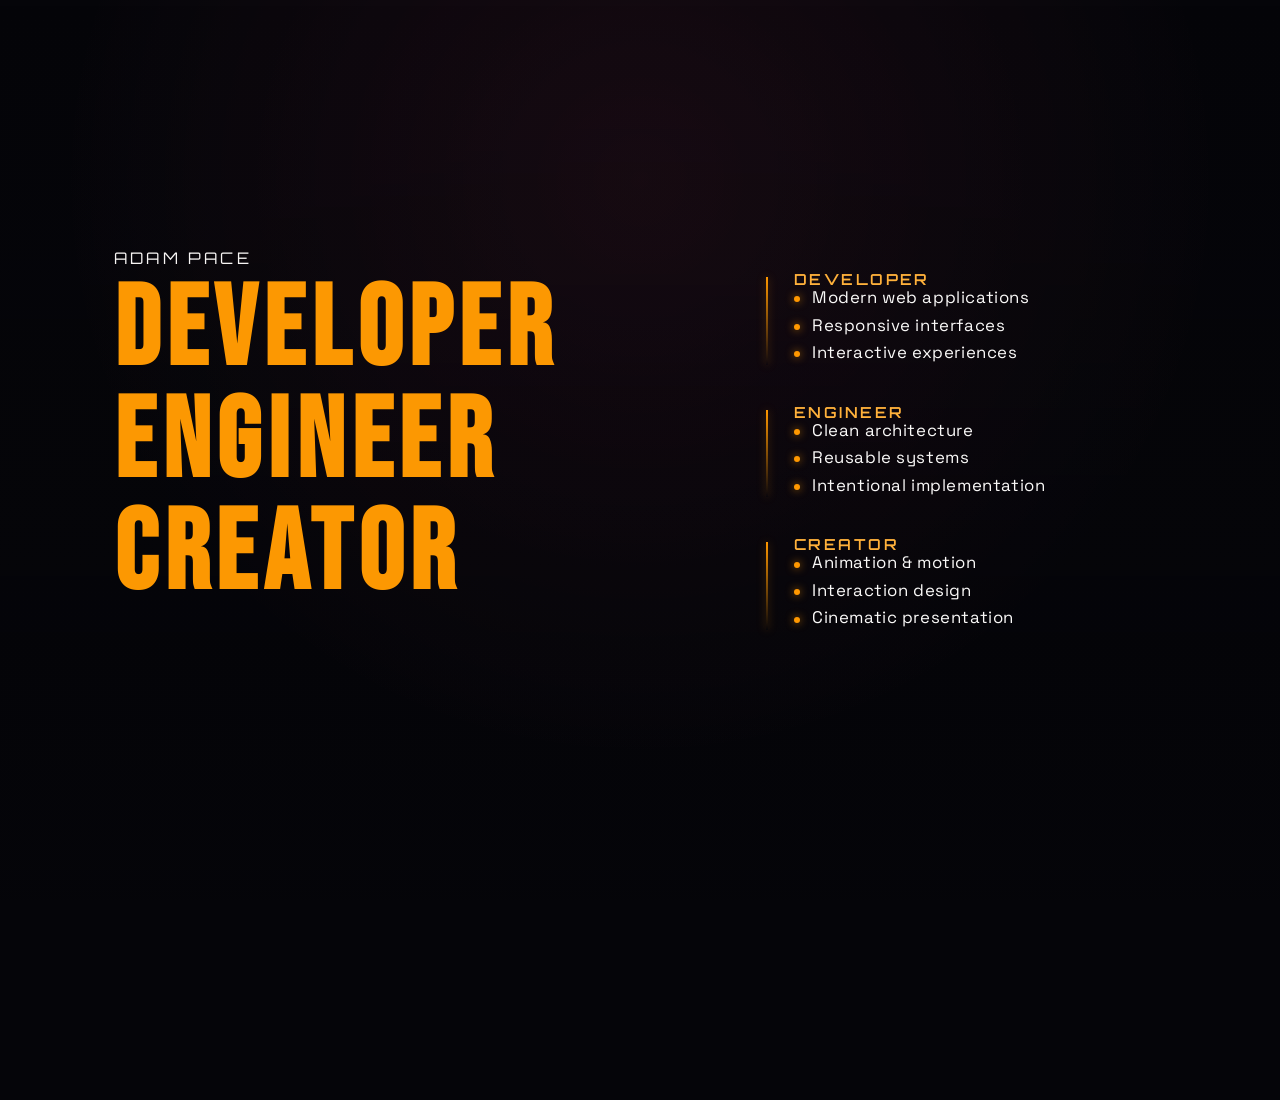
==== index.html @ 7cdd10b4 "incorporated beam arrow" ====
<!DOCTYPE html>
<html lang="en">

<head>

  <meta charset="UTF-8" />

  <title>Adam Pace — Software Developer</title>

  <!-- Fonts -->

  <link rel="preconnect" href="https://fonts.googleapis.com">

  <link rel="preconnect" href="https://fonts.gstatic.com" crossorigin>

  <link
    href="https://fonts.googleapis.com/css2?family=Aladin&family=Eagle+Lake&family=Michroma&family=Orbitron:wght@400;600&family=Space+Grotesk:wght@400;500;700&family=Space+Mono:wght@400;700&family=VT323&family=ZCOOL+XiaoWei&display=swap"
    rel="stylesheet">

  <link href="https://fonts.googleapis.com/css2?family=Bebas+Neue&display=swap" rel="stylesheet">

  <link href="https://fonts.googleapis.com/css2?family=Tapestry&display=swap" rel="stylesheet">

  <!-- Styles -->

  <link rel="stylesheet" href="css/portfolio.css" />
  <link rel="stylesheet" href="css/projects.css">
  <link rel="stylesheet" href="css/project-platform.css">

  <!-- Scripts -->

  <script defer src="js/main.js"></script>

  <script defer src="js/cursor.js"></script>

  <script src="js/nav-orbit.js"></script>

</head>

<body class="hero-page">

  <!-- Background Video -->

  <video id="intro-video" autoplay muted loop playsinline>

    <source src="images/video/intro.mp4" type="video/mp4">

  </video>

  <div id="video-overlay"></div>

  <div id="page-surface"></div>

  <!-- Navigation -->

  <nav>

    <div class="nav-orbit-ring">

      <span class="orbit-top"></span>
      <span class="orbit-left"></span>
      <span class="orbit-bottom"></span>
      <span class="orbit-right"></span>

    </div>

    <div class="nav-inner">

      <div class="nav-brand">
        Adam Pace
      </div>

      <ul class="nav-links">

        <li>
          <a href="index.html" class="nav-target">
            <span>H</span><span>O</span><span>M</span><span>E</span>
          </a>
        </li>


        <a href="https://github.com/dohnnyj3pp" class="nav-target nav-external" target="_blank"
          rel="noopener noreferrer">
          <span>G</span><span>I</span><span>T</span><span>H</span><span>U</span><span>B</span>
        </a>


        <li>
          <a href="about.html" class="nav-target">
            <span>A</span><span>B</span><span>O</span><span>U</span><span>T</span>
          </a>
        </li>


        <li>
          <a href="contact.html" class="nav-target">
            <span>C</span><span>O</span><span>N</span><span>T</span><span>A</span><span>C</span><span>T</span>
          </a>
        </li>


        <li>
          <a href="resume.html" class="nav-target">
            <span>R</span><span>E</span><span>S</span><span>U</span><span>M</span><span>E</span>
          </a>
        </li>

      </ul>

      <a href="projects.html" class="platform-button nav-target" id="launch-platform">
        <span>E</span><span>n</span><span>t</span><span>e</span><span>r</span>
        <span class="platform-word-gap"></span>
        <span>P</span><span>r</span><span>o</span><span>j</span><span>e</span><span>c</span><span>t</span>
      </a>

    </div>

    <div class="nav-light-trail"></div>

  </nav>

  <!-- Main Content -->

  <main id="page-content" class="main-wrapper page-content">

    <section class="hero-section">

      <div class="hero-content">

        <div class="hero-content-inner">

          <div class="hero-title-stack">

            <div class="hero-identity">
              ADAM PACE
            </div>

            <div class="hero-roles">

              <span class="hero-role">
                Developer
              </span>

              <span class="hero-role">
                Engineer
              </span>

              <span class="hero-role">
                Creator
              </span>

            </div>

          </div>


          <div class="hero-capabilities">

            <div class="hero-capability">

              <div class="hero-capability-title">
                Developer
              </div>

              <ul>

                <li>
                  Modern web applications
                </li>

                <li>
                  Responsive interfaces
                </li>

                <li>
                  Interactive experiences
                </li>

              </ul>

            </div>


            <div class="hero-capability">

              <div class="hero-capability-title">
                Engineer
              </div>

              <ul>

                <li>
                  Clean architecture
                </li>

                <li>
                  Reusable systems
                </li>

                <li>
                  Intentional implementation
                </li>

              </ul>

            </div>


            <div class="hero-capability">

              <div class="hero-capability-title">
                Creator
              </div>

              <ul>

                <li>
                  Animation &amp; motion
                </li>

                <li>
                  Interaction design
                </li>

                <li>
                  Cinematic presentation
                </li>

              </ul>

            </div>

          </div>

          <div class="project-beam" aria-hidden="true">
            <span class="project-beam-trace"></span>
            <span class="project-beam-arrow"></span>
          </div>
        </div>

      </div>

    </section>

  </main>

  <!-- Custom Cursor -->

  <div class="cursor-dot"></div>

  <div class="cursor-ring">
    <div class="cursor-ring-inner"></div>
  </div>

  <div class="cursor-brackets">

    <span class="corner top-left"></span>
    <span class="corner top-right"></span>
    <span class="corner bottom-left"></span>
    <span class="corner bottom-right"></span>

  </div>

</body>

</html>
---- css/portfolio.css ----
/*
========================================
GLOBAL FOUNDATION
========================================
*/

* {
  margin:0;
  padding:0;
  box-sizing:border-box;
}

html,
body {
  height:100%;
  scroll-behavior:smooth;
  font-family:system-ui,-apple-system,BlinkMacSystemFont,"Segoe UI",sans-serif;
  color:#f5f5f5;
  background:#050509;
  overflow:hidden;
}

@media(pointer:fine) {
  body.custom-cursor-enabled,
  body.custom-cursor-enabled * {
    cursor:none;
  }
}


/*
========================================
BACKGROUND VIDEO SYSTEM
========================================
*/

#intro-video {
  position:fixed;
  inset:0;
  width:100%;
  height:100%;
  object-fit:cover;
  z-index:0;
  pointer-events:none;
  transform:scale(1);
  filter:blur(0) brightness(1);
  opacity:.2;
  transition:filter .7s ease,opacity .7s ease,transform .7s ease;
}

#video-overlay,
#page-surface {
  position:fixed;
  inset:0;
  pointer-events:none;
}

#video-overlay {
  z-index:1;
  background:transparent;
  opacity:0;
  transition:background .7s ease,opacity .7s ease;
}

#page-surface {
  z-index:2;
  background:rgba(0,0,0,.55);
  opacity:0;
  transition:opacity .7s ease,box-shadow .4s ease;
}

body.subpage #intro-video {
  filter:blur(10px) brightness(.58);
  opacity:.78;
  transform:scale(1.05);
}

body.subpage #video-overlay {
  background:rgba(5,5,9,.3);
  opacity:1;
}

body.subpage #page-surface {
  opacity:.48;
}

body.transitioning #page-surface {
  box-shadow:inset 0 0 120px rgba(255,138,0,.22);
}


/*
========================================
PAGE TRANSITION SYSTEM
========================================
*/

body {
  opacity:0;
  transition:opacity .4s ease;
}

body.page-loaded {
  opacity:1;
}

body.projects-page .platform-button {
  opacity:0;
  pointer-events:none;
}

.page-content {
  position:relative;
  z-index:3;
  opacity:1;
  transform:translateY(0);
  transition:opacity .45s ease,transform .45s ease;
}

body.transitioning .page-content,
.page-content.is-entering {
  opacity:0;
  transform:translateY(24px);
}


/*
========================================
ATMOSPHERE LAYERS
========================================
*/

body::before {
  content:"";
  position:fixed;
  inset:0;
  z-index:1;
  pointer-events:none;
  background:radial-gradient(
    circle at 50% 20%,
    rgba(255,75,129,.12),
    transparent 60%
  );
  opacity:.6;
  mix-blend-mode:screen;
}

body::after {
  content:"";
  position:fixed;
  inset:0;
  z-index:2;
  pointer-events:none;
  background:linear-gradient(
    to bottom,
    rgba(5,5,9,0),
    rgba(5,5,9,.45)
  );
  opacity:.7;
}


/*
========================================
NAVIGATION
========================================
*/

nav {
  position:fixed;
  top:0;
  left:0;
  width:100%;
  z-index:9999;
  isolation:isolate;
  padding:20px 0;
  opacity:0;
  transform:translateY(-80px);
  transition:opacity .8s ease,transform .9s cubic-bezier(.22,.61,.36,1);
}

body.nav-ready nav {
  opacity:1;
  transform:translateY(0);
}

.nav-inner {
  width:1100px;
  max-width:calc(100% - 48px);
  margin:0 auto;
  display:flex;
  align-items:center;
}

.nav-brand {
  position:relative;
  left:-260px;
  display:flex;
  align-items:center;
  justify-content:center;
  flex-shrink:0;
  font-family:"Eagle Lake",serif;
  font-weight:100;
  font-size:1.4rem;
  letter-spacing:.1em;
  color:#fff;
  text-decoration:none;
  padding:12px 0;
}

.nav-links {
  list-style:none;
  display:flex;
  align-items:center;
  gap:80px;
  padding:0;
  transform:translateX(20px);
}

.nav-links a {
  position:relative;
  font-family:"Orbitron",sans-serif;
  font-weight:500;
  color:#f5f5f5;
  font-size:1.05rem;
  letter-spacing:.12em;
  text-decoration:none;
  text-transform:uppercase;
  white-space:nowrap;
  padding:4px 0;
  transition:color .3s ease,text-shadow .3s ease;
}

.nav-links a:hover {
  color:#fff;
  text-shadow:0 0 10px rgba(255,138,0,.8);
}

.nav-links a::after,
.nav-links a:hover::after {
  display:none;
}

.nav-links a span {
  display:inline-block;
  flex-wrap:nowrap;
}


/*
========================================
PROJECT PLATFORM
========================================
*/

.platform-button {
  position:relative;
  display:flex;
  flex-direction:row;
  align-items:center;
  justify-content:center;
  gap:0;
  padding:0 8px;
  opacity:0;
  transform:translateX(270px);
  color:#fff !important;
  font-family:"Eagle Lake",serif;
  font-size:1.4rem;
  line-height:1.15;
  text-decoration:none;
  white-space:nowrap;
  background:transparent;
  border:none;
  box-shadow:none;
  transition:opacity .8s ease,transform .9s cubic-bezier(.22,.61,.36,1),color .3s ease;
}

.platform-button span {
  display:inline-block;
  transform-origin:center;
}

.platform-word-gap {
  width:.35em;
  height:1px;
  flex-shrink:0;
}

body.platform-ready .platform-button {
  opacity:1;
  transform:translateX(270px);
}

body.platform-ready .platform-button:hover {
  color:#ffcf70 !important;
}

.platform-button:hover span:not(.platform-word-gap) {
  animation:projectLetterSpin 2.15s ease-in-out infinite;
}

.platform-button:hover span:nth-child(1) {
  animation-delay:0s;
}

.platform-button:hover span:nth-child(2) {
  animation-delay:.045s;
}

.platform-button:hover span:nth-child(3) {
  animation-delay:.09s;
}

.platform-button:hover span:nth-child(4) {
  animation-delay:.135s;
}

.platform-button:hover span:nth-child(5) {
  animation-delay:.18s;
}

.platform-button:hover span:nth-child(6) {
  animation-delay:.225s;
}

.platform-button:hover span:nth-child(8) {
  animation-delay:.27s;
}

.platform-button:hover span:nth-child(9) {
  animation-delay:.315s;
}

.platform-button:hover span:nth-child(10) {
  animation-delay:.36s;
}

.platform-button:hover span:nth-child(11) {
  animation-delay:.405s;
}

.platform-button:hover span:nth-child(12) {
  animation-delay:.45s;
}

.platform-button:hover span:nth-child(13) {
  animation-delay:.495s;
}

.platform-button:hover span:nth-child(14) {
  animation-delay:.54s;
}


/*
========================================
NAV LETTER HOP
========================================
*/

@keyframes letterHop {
  0%,
  5%,
  100% {
    transform:translateY(0);
  }

  5% {
    transform:translateY(-6px);
  }
}

.nav-links a.snap-active span:nth-child(1) {
  animation:letterHop 2.5s ease-out 0s infinite;
}

.nav-links a.snap-active span:nth-child(2) {
  animation:letterHop 2.5s ease-out .06s infinite;
}

.nav-links a.snap-active span:nth-child(3) {
  animation:letterHop 2.5s ease-out .12s infinite;
}

.nav-links a.snap-active span:nth-child(4) {
  animation:letterHop 2.5s ease-out .18s infinite;
}

.nav-links a.snap-active span:nth-child(5) {
  animation:letterHop 2.5s ease-out .24s infinite;
}

.nav-links a.snap-active span:nth-child(6) {
  animation:letterHop 2.5s ease-out .30s infinite;
}

.nav-links a.snap-active span:nth-child(7) {
  animation:letterHop 2.5s ease-out .36s infinite;
}

.nav-links a.snap-active span:nth-child(8) {
  animation:letterHop 2.5s ease-out .42s infinite;
}


/*
========================================
NAV SYSTEM BOOT TRAIL
========================================
*/

.nav-light-trail {
  position:absolute;
  bottom:32px;
  left:0;
  width:0;
  height:2px;
  background:linear-gradient(90deg,#ff8a00,#ffffff);
  opacity:0;
}

body.nav-ready .nav-light-trail {
  opacity:1;
  animation:navIgnition 4.5s cubic-bezier(.22,.61,.36,1) forwards;
}

@keyframes navIgnition {
  0% {
    width:0;
    background:#ffffff;
  }

  80% {
    width:100%;
    background:linear-gradient(90deg,#ff8a00,#ffffff);
  }

  100% {
    width:100%;
    background:#ff8a00;
  }
}


/*
========================================
MAIN CONTENT
========================================
*/

.main-wrapper {
  max-width:1100px;
  margin:0 auto;
  padding:120px 24px 80px;
  position:relative;
  z-index:10;
}


/*
========================================
HERO FOUNDATION
========================================
*/

.hero-section {
  position:relative;
  width:100%;
  height:100vh;
  overflow:visible;
  flex-shrink:0;
}

.hero-content {
  position:relative;
  width:100%;
  height:100%;
}

.hero-content-inner {
  position:relative;
  width:100%;
  height:100%;
}


/*
========================================
HERO IDENTITY
========================================
*/

.hero-identity {
  font-family:"Orbitron",sans-serif;
  font-size:1rem;
  font-weight:400;
  font-style:normal;
  letter-spacing:.2em;
  line-height:1;
  color:#f7f5f4;
  opacity:0;
  filter:blur(8px);
  transform:translateX(0) scale(.98);
  animation:identityReveal 2s ease forwards;
  animation-delay:1s;
}


/*
========================================
TITLE STACK
========================================
*/

.hero-title-stack {
  display:flex;
  flex-direction:column;
  align-items:flex-start;
  position:relative;
  left:0;
  top:130px;
  margin-bottom:0;
}

.hero-roles {
  display:flex;
  flex-direction:column;
  align-items:flex-start;
  margin-top:10px;
}


/*
========================================
PRIMARY ROLE DEPLOYMENT
========================================

Developer
Engineer
Creator
*/

.hero-role {
  display:block;
  font-family:"Bebas Neue",sans-serif;
  font-size:7rem;
  font-weight:700;
  font-style:normal;
  letter-spacing:.06em;
  line-height:1;
  text-transform:uppercase;
  color:#fc9802;
  text-shadow:none;
  opacity:0;
  filter:blur(18px);
  transform:translateX(220px) scale(1.35);
  animation:roleDeploy .9s cubic-bezier(.22,.61,.36,1) forwards;
}

.hero-role:nth-child(1) {
  animation-delay:2.5s;
}

.hero-role:nth-child(2) {
  animation-delay:3.5s;
}

.hero-role:nth-child(3) {
  animation-delay:4.5s;
}


/*
========================================
HERO CAPABILITIES
========================================
*/

.hero-capabilities {
  position:absolute;
  top:150px;
  right:-80px;
  width:480px;
  display:flex;
  flex-direction:column;
  gap:38px;
}

.hero-capability {
  position:relative;
  padding-left:28px;
  opacity:0;
  filter:blur(5px);
  transform:translateX(35px);
}

.hero-capability::before {
  content:"";
  position:absolute;
  left:0;
  top:7px;
  width:2px;
  height:calc(100% - 7px);
  background:linear-gradient(
    to bottom,
    #ff9800,
    rgba(255,152,0,0)
  );
  box-shadow:0 0 8px rgba(255,152,0,.35);
}

.hero-capability-title {
  margin-bottom:7px;
  font-family:"Orbitron",sans-serif;
  font-size:.95rem;
  font-weight:600;
  letter-spacing:.16em;
  text-transform:uppercase;
  color:#ffb13b;
}

.hero-capability ul {
  display:flex;
  flex-direction:column;
  gap:4px;
  margin:-10px 0 0;
  padding:0;
  list-style:none;
}

.hero-capability li {
  position:relative;
  padding-left:18px;
  font-family:"Space Grotesk",sans-serif;
  font-size:1.05rem;
  line-height:1.4;
  letter-spacing:.035em;
  color:#faf9f8;
}

.hero-capability li::before {
  content:"";
  position:absolute;
  left:0;
  top:.62em;
  width:6px;
  height:6px;
  border-radius:50%;
  background:#ff9800;
  box-shadow:0 0 8px rgba(255,152,0,.75);
}

.hero-capability:nth-child(1) {
  animation:capabilityReveal .8s cubic-bezier(.22,.61,.36,1) forwards;
  animation-delay:3.25s;
}

.hero-capability:nth-child(2) {
  animation:capabilityReveal .8s cubic-bezier(.22,.61,.36,1) forwards;
  animation-delay:4.25s;
}

.hero-capability:nth-child(3) {
  animation:capabilityReveal .8s cubic-bezier(.22,.61,.36,1) forwards;
  animation-delay:5.25s;
}


/*
========================================
PROJECT BEAM SYSTEM
========================================

The Creator capability finishes at 6.05s.

The beam deliberately begins at that exact
point, rises from the lower edge, leaves a
faint trace, and finishes beneath the
"Enter Projects" navigation target.
*/

.project-beam {
  position:fixed;
  right:-170px;
  bottom:0;
  width:2px;
  height:0;
  z-index:9997;
  pointer-events:none;
  opacity:0;
  animation:projectBeamRise 1.8s cubic-bezier(.22,.61,.36,1) 6.05s forwards;
}

.project-beam::before {
  content:"";
  position:absolute;
  inset:0;
  background:linear-gradient(
    to top,
    rgba(255,152,0,0),
    rgba(255,152,0,.35),
    #ff9800
  );
  box-shadow:
    0 0 8px rgba(255,152,0,.45),
    0 0 18px rgba(255,152,0,.18);
}

.project-beam-trace {
  position:absolute;
  left:0;
  bottom:0;
  width:1px;
  height:100%;
  background:linear-gradient(
    to top,
    rgba(255,152,0,0),
    rgba(255,152,0,.16),
    rgba(255,152,0,.08)
  );
  transform:translateX(-4px);
  opacity:.7;
}

.project-beam-arrow {
  position:absolute;
  top:-9px;
  left:50%;
  width:0;
  height:0;
  border-left:5px solid transparent;
  border-right:5px solid transparent;
  border-bottom:8px solid #ff9800;
  transform:translateX(-50%);
  filter:
    drop-shadow(0 0 4px rgba(255,152,0,.8))
    drop-shadow(0 0 8px rgba(255,152,0,.35));
}

@keyframes projectBeamRise {
  0% {
    height:0;
    opacity:0;
  }

  15% {
    opacity:.15;
  }

  70% {
    opacity:.35;
  }

  100% {
  height:calc(100vh - -120px);
  opacity:1;

  }
}


/*
========================================
KEYFRAMES
========================================
*/

@keyframes identityReveal {
  0% {
    opacity:0;
    filter:blur(12px);
    transform:translateX(0) scale(.96);
  }

  100% {
    opacity:1;
    filter:blur(0);
    transform:translateX(0) scale(1);
  }
}

@keyframes roleDeploy {
  0% {
    opacity:0;
    transform:translateX(140px) scale(1.25);
    filter:blur(18px);
  }

  30% {
    opacity:1;
    transform:translateX(-8px) scale(1.04);
    filter:blur(4px);
  }

  50% {
    transform:translateX(4px) scale(.99);
    filter:blur(1px);
  }

  70%,
  100% {
    transform:translateX(0) scale(1);
  }

  100% {
    opacity:1;
    filter:blur(0);
  }
}

@keyframes capabilityReveal {
  0% {
    opacity:0;
    filter:blur(5px);
    transform:translateX(35px);
  }

  100% {
    opacity:1;
    filter:blur(0);
    transform:translateX(0);
  }
}

@keyframes interfaceFade {
  from {
    opacity:0;
    transform:translateY(25px);
    filter:blur(5px);
  }

  to {
    opacity:1;
    transform:translateY(0);
    filter:blur(0);
  }
}

@keyframes projectLetterSpin {
  0% {
    transform:rotateY(0deg);
  }

  20% {
    transform:rotateY(360deg);
  }

  100% {
    transform:rotateY(360deg);
  }
}


/*
========================================
CUSTOM CURSOR
========================================
*/

.cursor-dot,
.cursor-ring {
  position:fixed;
  top:0;
  left:0;
  pointer-events:none;
  z-index:10000;
  opacity:0;
  transition:opacity .25s ease,border-color .25s ease;
  will-change:transform;
}

body.cursor-visible .cursor-dot,
body.cursor-visible .cursor-ring {
  opacity:1;
}

.cursor-dot {
  width:4px;
  height:4px;
  background:#faf9f9;
  border-radius:50%;
}

.cursor-dot.cursor-lock-dot {
  opacity:0;
}

.cursor-ring {
  width:16px;
  height:16px;
  transform-origin:center;
  transition:transform .08s ease-out;
}

.cursor-ring-inner {
  width:100%;
  height:100%;
  border-radius:0;
  border:2px solid #ff8a00;
  box-shadow:0 0 8px #ff8a00;
  transform-origin:center;
  animation:cursorPulseGlow 2.5s cubic-bezier(.4,0,.2,1) infinite;
}

body.cursor-hover .cursor-ring-inner {
  border-color:#f1ca75a4;
  box-shadow:0 0 10px rgba(255,183,75,.6);
}

.cursor-ring.snap .cursor-ring-inner {
  border-radius:0;
  box-shadow:0 0 14px rgba(255,177,75,.9);
  background:radial-gradient(
    circle,
    rgba(255,75,129,.15),
    transparent 80%
  );
  padding:0;
}


/*
========================================
CURSOR BRACKETS
========================================
*/

.cursor-brackets {
  position:fixed;
  pointer-events:none;
  z-index:10000;
  opacity:0;
  transition:
    width .25s ease,
    height .25s ease,
    left .25s ease,
    top .25s ease,
    opacity .2s ease;
}

body.inspect-active .cursor-brackets {
  opacity:1;
}

.cursor-brackets .corner {
  position:absolute;
  width:18px;
  height:18px;
}

.cursor-brackets .top-left {
  top:0;
  left:0;
  border-top:2px solid #ff9102;
  border-left:2px solid #ff9102;
  animation:bracket-top-left 2s ease-in-out infinite;
}

.cursor-brackets .top-right {
  top:0;
  right:0;
  border-top:2px solid #ff9102;
  border-right:2px solid #ff9102;
  animation:bracket-top-right 2s ease-in-out infinite;
}

.cursor-brackets .bottom-left {
  bottom:0;
  left:0;
  border-bottom:2px solid #ff9102;
  border-left:2px solid #ff9102;
  animation:bracket-bottom-left 2s ease-in-out infinite;
}

.cursor-brackets .bottom-right {
  bottom:0;
  right:0;
  border-bottom:2px solid #ff9102;
  border-right:2px solid #ff9102;
  animation:bracket-bottom-right 2s ease-in-out infinite;
}

@keyframes bracket-top-left {
  0%,
  100% {
    transform:translate(0,0);
  }

  50% {
    transform:translate(-8px,-8px);
  }
}

@keyframes bracket-top-right {
  0%,
  100% {
    transform:translate(0,0);
  }

  50% {
    transform:translate(8px,-8px);
  }
}

@keyframes bracket-bottom-left {
  0%,
  100% {
    transform:translate(0,0);
  }

  50% {
    transform:translate(-8px,8px);
  }
}

@keyframes bracket-bottom-right {
  0%,
  100% {
    transform:translate(0,0);
  }

  50% {
    transform:translate(8px,8px);
  }
}

body.custom-cursor-enabled,
body.custom-cursor-enabled * {
  cursor:none !important;
}


/*
========================================
CURSOR LOCK
========================================
*/

.cursor-ring.cursor-lock {
  position:fixed;
  top:32px;
  left:32px;
  width:16px !important;
  height:16px !important;
  transform:translate(0,0) scale(.65) !important;
  transition:
    top .8s cubic-bezier(.22,.61,.36,1),
    left .8s cubic-bezier(.22,.61,.36,1),
    width .5s ease,
    height .5s ease,
    transform .8s cubic-bezier(.22,.61,.36,1);
}

.cursor-ring.cursor-lock .cursor-ring-inner {
  border-radius:8px;
  box-shadow:
    0 0 20px rgba(167,101,14,.9),
    0 0 40px rgba(146,108,4,.74);
}


/*
========================================
CURSOR ANIMATION
========================================
*/

@keyframes cursorPulseGlow {
  0%,
  100% {
    box-shadow:0 0 8px rgba(163,102,11,.973);
    border-color:#f5940db2;
  }

  50% {
    box-shadow:0 0 14px rgba(187,139,8,.9);
    border-color:#f8930e;
  }
}


/*
========================================
NAV ORBIT RING
========================================
*/

.nav-orbit-ring {
  position:absolute;
  pointer-events:none;
  z-index:9998;
  width:0;
  height:0;
  border:2px solid #ff8a00;
  box-shadow:0 0 10px rgba(255,138,0,.35);
  opacity:0;
  transition:
    opacity .3s ease,
    left .35s cubic-bezier(.22,.61,.36,1),
    top .35s cubic-bezier(.22,.61,.36,1),
    width .35s cubic-bezier(.22,.61,.36,1),
    height .35s cubic-bezier(.22,.61,.36,1);
}

.nav-orbit-ring.orbit-active {
  opacity:1;
}

body.projects-page .nav-orbit-ring.orbit-active {
  opacity:0;
}


/*
========================================
ACCESSIBILITY
========================================
*/

@media(prefers-reduced-motion:reduce) {
  *,
  *::before,
  *::after {
    scroll-behavior:auto !important;
    transition-duration:.01ms !important;
    animation-duration:.01ms !important;
  }
}
---- css/projects.css ----
/* ===== PROJECT PLATFORM ===== */

.projects-page {
    overflow: hidden;
}

.project-platform {
    position: relative;
    width: 100%;
    height: calc(100vh - 90px);
    padding-top: 40px;

    display: flex;
    justify-content: center;
    align-items: center;
}

body {
    font-family: "ZCOOL XiaoWei", sans-serif;
}


/* ===== STATUS OVERLAY ===== */

.online-text::after {
    content: "";
    position: absolute;
    inset: 0;

    background:
        repeating-linear-gradient(
            to bottom,
            transparent 0px,
            transparent 2px,
            rgba(55, 255, 131, .08) 3px
        );

    pointer-events: none;
    opacity: 1;
}


/* ==========================================
LAUNCHER STATE
========================================== */

.project-launcher {
    width: 100%;

    display: flex;
    flex-direction: column;
    align-items: center;
    justify-content: center;

    transition:
        opacity .6s ease,
        transform .8s cubic-bezier(.22, .61, .36, 1);
}


/* ==========================================
3D PROJECT CAROUSEL
========================================== */

.project-carousel {
    position: relative;

    width: 700px;
    height: 420px;

    perspective: 1200px;
}

.project-card {
    position: absolute;

    top: 50%;
    left: 50%;

    width: 120px;
    min-height: 180px;

    display: flex;
    flex-direction: column;
    align-items: center;
    justify-content: center;

    transform-origin: center center;
    transform-style: preserve-3d;

    border:
        1px solid rgba(255, 192, 75, 0);

    border-radius: 0px;

    background:
        rgba(35, 2, 44, .089);

    backdrop-filter:
        blur(12px);

    overflow: hidden;

    box-shadow:
        0 0 30px rgba(255, 202, 90, .12),
        inset 0 0 20px rgba(255, 75, 129, .06);

    transition:
        transform .8s cubic-bezier(.22, .61, .36, 1),
        opacity .8s ease,
        filter .8s ease;
}


.project-card.active {
    width: 320px;
    min-height: 360px;

    border-color:
        rgba(255, 183, 75, .219);

    box-shadow:
        0 0 40px rgba(112, 69, 33, .432),
        inset 0 0 30px rgba(255, 147, 75, .1);
}


/* CENTER CARD */

.project-card.active {
    transform:
        translate(-50%, -50%)
        translateZ(120px)
        scale(1);

    opacity: 1;
    z-index: 3;
}


/* SIDE CARDS */

.project-card.previous {
    transform:
        translate(-50%, -50%)
        translateX(-260px)
        translateZ(-120px)
        rotateY(35deg)
        scale(.75);

    opacity: .45;
    filter: blur(2px);

    z-index: 1;
}


.project-card.next {
    transform:
        translate(-50%, -50%)
        translateX(260px)
        translateZ(-120px)
        rotateY(-35deg)
        scale(.75);

    opacity: .45;
    filter: blur(2px);

    z-index: 1;
}


.project-card.hidden {
    opacity: 0;
    pointer-events: none;
}


/* ==========================================
PROJECT CARD CONTENT
========================================== */

.project-thumbnail {
    width: 100%;
    height: 100%;

    position: absolute;

    text-align: center;

    border:
        1px solid rgba(36, 27, 3, 0);

    border-radius: 0px;

    font-family:
        "ZCOOL XiaoWei",
        sans-serif;

    overflow: hidden;

    letter-spacing: .2em;

    opacity: .3;

    object-fit: cover;
}


.project-card-content {
    position: absolute;
    inset: 0;
}


.project-card-content h2 {
    position: absolute;

    top: 100px;
    left: 50%;

    transform:
        translateX(-50%);

    margin: 0;

    padding: 8px 12px;

    font-family:
        "ZCOOL XiaoWei",
        sans-serif;

    letter-spacing: .05em;

    font-size: 2.5rem;

    color: #fcfaf7;

    animation:
        Sweep 4s ease-in-out infinite;
}


.project-card-content p {
    position: absolute;

    bottom: 140px;
    left: 50%;

    transform:
        translateX(-50%);
    bottom:90px;
    margin: 0;

    padding: 8px 12px;

    font-family:
        "ZCOOL XiaoWei",
        sans-serif;

    text-transform: uppercase;

    letter-spacing: .05em;

    font-size: 2.5rem;

    color: #faf8f6;

    animation:
        Sweep 4s ease-in-out infinite;
}


@keyframes Sweep {

}
/* ==========================================
CAROUSEL CONTROLS
========================================== */

.project-initialize {
    font-size: 1.15rem;
    padding: 14px 30px;
    letter-spacing: .15em;
}


.carousel-controls {
    margin-top: 35px;

    display: flex;
    gap: 30px;
}


.carousel-controls button,
.project-initialize {
    position: relative;

    padding: 10px 22px;

    border:
        1px solid rgba(255, 156, 75, .35);

    border-radius: 0px;

    background:
        rgba(8, 10, 18, .459);

    color:
        #fff;

    font-family:
        "ZCOOL XiaoWei",
        sans-serif;

    font-size: .95rem;

    letter-spacing: .12em;

    cursor: pointer;

    overflow: hidden;

    isolation: isolate;

    transition:
        transform .35s cubic-bezier(.22, .61, .36, 1),
        border-color .35s cubic-bezier(.22, .61, .36, 1),
        box-shadow .35s cubic-bezier(.22, .61, .36, 1),
        background .35s cubic-bezier(.22, .61, .36, 1);
}


.carousel-controls button::before,
.project-initialize::before {
    content: "";

    position: absolute;

    inset: -2px;

    border-radius: inherit;

    background:
        linear-gradient(
            120deg,
            transparent 0%,
            rgba(255, 75, 129, 0) 25%,
            rgba(180, 137, 45, .45) 50%,
            rgba(255, 255, 255, .18) 60%,
            rgba(153, 104, 30, .45) 70%,
            rgba(255, 75, 129, 0) 100%
        );

    transform:
        translateX(-160%);

    opacity: 0;

    transition:
        transform .8s cubic-bezier(.22, .61, .36, 1),
        opacity .4s ease;

    z-index: -1;
}


.carousel-controls button:hover::before,
.project-initialize:hover::before {
    opacity: 1;

    transform:
        translateX(160%);
}


.carousel-controls button:hover,
.project-initialize:hover {
    transform:
        translateY(-4px);

    border-color:
        rgba(187, 118, 39, .85);

    background:
        rgba(99, 64, 24, .08);

    box-shadow:
        0 0 20px rgba(199, 116, 21, .35),
        0 0 45px rgba(184, 122, 9, .12),
        inset 0 0 15px rgba(146, 93, 23, .15);
}


.carousel-controls button:active,
.project-initialize:active {
    transform:
        translateY(1px)
        scale(.97);

    transition-duration:
        .12s;
}


.project-initialize {
    position: relative;

    box-shadow:
        0 0 12px rgba(255, 183, 75, .15);
}


.project-initialize:hover {
    box-shadow:
        0 0 25px rgba(255, 183, 75, .45),
        0 0 50px rgba(255, 171, 75, .15),
        inset 0 0 20px rgba(255, 183, 75, .15);
}


.project-initialize::after {
    content: "";

    position: absolute;

    inset: 0;

    background:
        linear-gradient(
            90deg,
            transparent,
            rgba(255,255,255,.6),
            transparent
        );

    transform:
        translateX(-120%);

    transition:
        transform .8s ease;
}


.project-initialize:hover::after {
    transform:
        translateX(120%);
}


.project-initialize.powering {
    animation:
        buttonPower .7s ease;
}


@keyframes buttonPower {

    0% {
        transform:
            scale(1);
    }

    35% {
        transform:
            scale(1.08);

        box-shadow:
            0 0 40px rgba(255,171,75,.8);
    }

    100% {
        transform:
            scale(1);
    }
}


/* ==========================================
DISABLED INITIALIZE STATE
========================================== */

.project-initialize:disabled {
    opacity: .35;

    cursor:
        not-allowed;

    color:
        #555;

    border-color:
        rgba(255,255,255,.15);

    background:
        rgba(8,10,18,.3);

    box-shadow:
        none;
}


.project-initialize:disabled::before {
    display:
        none;
}


.project-initialize:disabled:hover {
    transform:
        none;

    border-color:
        rgba(255,255,255,.15);

    box-shadow:
        none;
}


/* ==========================================
WORKSPACE STATE
========================================== */

.project-workspace {
    position: absolute;

    top: 40px;
    left: -140px;
    right: 100px;
    bottom: 100px;

    display: grid;

    grid-template-columns:
        200px 1fr;

    gap:
        35px;

    min-height:
        0;

    opacity:
        0;

    pointer-events:
        none;

    transform:
        translateY(30px);

    transition:
        opacity .7s ease,
        transform .8s cubic-bezier(.22,.61,.36,1);
}


.project-platform.booting .project-launcher,
.project-platform.deploying .project-launcher,
.project-platform.online .project-launcher {

    opacity:
        0;

    pointer-events:
        none;

    transform:
        scale(.85)
        translateY(-40px);
}


.project-platform.booting .project-workspace,
.project-platform.deploying .project-workspace,
.project-platform.online .project-workspace {

    opacity:
        1;

    pointer-events:
        auto;

    transform:
        translateY(0);
}


/* ==========================================
DOCUMENTATION SYSTEM
========================================== */

.documentation-system {
    display:
        flex;

    flex-direction:
        column;

    align-items:
        center;

    width:
        100%;

    height:
        100%;

    min-height:
        0;
}


.category-navigation {

    display:
        flex;

    justify-content:
        center;

    gap:
        25px;

    margin-bottom:
        25px;
}


.project-category {

    padding:
        10px 12px;

    display:
        inline-flex;

    align-items:
        center;

    white-space:
        nowrap;
}


.module-navigation {

    display:
        flex;

    justify-content:
        center;

    gap:
        15px;

    margin-bottom:
        25px;
}


.technology-item {

    padding:
        10px 14px;

    display:
        inline-flex;

    align-items:
        center;

    white-space:
        nowrap;
}


.documentation-viewer {

    flex:
        1;

    width:
        100%;

    min-height:
        0;

    overflow:
        hidden;

    border:
        1px solid rgba(189, 113, 14, 0);

    border-radius:
        0px;

    background:
        rgba(8,10,18,.45);

    backdrop-filter:
        blur(14px);

    padding:
        35px;
}
/* ==========================================
DOCUMENTATION DEPLOYMENT / TRANSITIONS
========================================== */

.documentation-system.deploy-hidden {
    opacity: 0;

    transform:
        scale(.08);

    transform-origin:
        center center;

    pointer-events:
        none;
}


.documentation-content {

    max-width:
        900px;
}


/* ==========================================
PROJECT PLATFORM STATE TRANSITIONS
========================================== */

.documentation-system.visible {

    opacity:
        1;

    transform:
        scale(1);

    pointer-events:
        auto;
}


/* ==========================================
DOCUMENTATION VIEWER DEPLOY ANIMATION
========================================== */

.documentation-viewer {

    transform-origin:
        center center;

    overflow-y:
        auto;

    max-height:
        600px;

    opacity:
        0;

    transform:
        scale(.05);

    pointer-events:
        none;

    transition:
        transform .55s cubic-bezier(.22,.61,.36,1),
        opacity .3s ease;
}


.documentation-viewer.deploy-hidden {

    opacity:
        0;

    transform:
        scale(.05);
}


.documentation-viewer.deploy-seed {

    opacity:
        1;

    transform:
        scale(.12);
}


.documentation-viewer.deploy-expand {

    opacity:
        1;

    transform:
        scale(1);

    pointer-events:
        auto;
}


/* ==========================================
FINAL PROJECT CARD SAFETY STATES
========================================== */

.project-card.active {

    width:
        320px;

    min-height:
        360px;

    border-color:
        rgba(255,183,75,.219);

    box-shadow:
        0 0 40px rgba(112,69,33,.432),
        inset 0 0 30px rgba(255,147,75,.1);

    transform:
        translate(-50%,-50%)
        translateZ(120px)
        scale(1);

    opacity:
        1;

    z-index:
        3;
}


.project-card.previous {

    transform:
        translate(-50%,-50%)
        translateX(-260px)
        translateZ(-120px)
        rotateY(35deg)
        scale(.75);

    opacity:
        .45;

    filter:
        blur(2px);

    z-index:
        1;
}


.project-card.next {

    transform:
        translate(-50%,-50%)
        translateX(260px)
        translateZ(-120px)
        rotateY(-35deg)
        scale(.75);

    opacity:
        .45;

    filter:
        blur(2px);

    z-index:
        1;
}


.project-card.hidden {

    opacity:
        0;

    pointer-events:
        none;
}


/* ==========================================
CAROUSEL IMAGE LAYER
========================================== */

.project-thumbnail {

    width:
        100%;

    height:
        100%;

    position:
        absolute;

    inset:
        0;

    text-align:
        center;

    border:
        1px solid rgba(36,27,3,0);

    border-radius:
        0px;

    overflow:
        hidden;

    opacity:
        .3;

    object-fit:
        cover;
}


/* ==========================================
DOCUMENTATION WORKSPACE SAFETY
========================================== */

.documentation-system {

    display:
        flex;

    flex-direction:
        column;

    align-items:
        center;

    width:
        100%;

    height:
        100%;

    min-height:
        0;

    padding:
        24px;

    border:
        1px solid rgba(255,132,0,.15);

    border-radius:
        0px;

    background:
        rgba(8,10,18,.85);

    box-shadow:
        0 0 45px rgba(255,132,0,.08);

    opacity:
        0;

    transform:
        scale(.92);

    pointer-events:
        none;

    transition:

        opacity .45s ease,

        transform .45s cubic-bezier(.22,.61,.36,1);
}


.documentation-system.visible {

    opacity:
        1;

    transform:
        scale(1);

    pointer-events:
        auto;
}


/* ==========================================
WORKSPACE REVEAL
========================================== */

.project-category {

    opacity:
        0;

    transform:
        translateX(-40px);

    transition:

        opacity .35s ease,

        transform .45s ease;
}


.project-category.show {

    opacity:
        1;

    transform:
        translateX(0);
}
---- css/project-platform.css ----
/* ==========================================
DOCUMENTATION DEPLOYMENT
========================================== */

.documentation-viewer {
    display: flex;
    flex-direction: column;
    transform-origin: center center;
    max-height: 600px;
    overflow-y: auto;
    opacity: 0;
    transform: scale(.05);
    pointer-events: none;
    border-color: #ff840077;
    background: rgba(8, 10, 18, .65);
    box-shadow: inset 0 0 30px rgba(255, 132, 0, .07);
    overflow: hidden;
    transition:
        transform .55s cubic-bezier(.22, .61, .36, 1),
        opacity .3s ease;
}

.documentation-viewer.deploy-hidden {
    opacity: 0;
    transform: scale(.05);
}

.documentation-viewer.deploy-seed {
    opacity: 1;
    transform: scale(.12);
}

.documentation-viewer.deploy-expand {
    opacity: 1;
    transform: scale(1);
    pointer-events: auto;
}


/* ==========================================
CATEGORY NAVIGATION
========================================== */

.category-navigation {
    width: 100%;
    display: flex;
    justify-content: center;
    align-items: center;
    gap: 24px;
    padding: 18px 24px;
    margin-bottom: 20px;
    border-bottom: 1px solid rgba(255, 132, 0, .15);
    background: rgba(255, 132, 0, .03);
}


.project-category {
    position: relative;
    margin-top: 24px;
    padding: 10px 24px;
    border: 1px solid #ff88008f;
    border-radius: 0px;
    background: rgba(8, 10, 18, .75);
    color: #fff;
    font-family: "aladin", monospace;
    font-size: 1.2rem;
    letter-spacing: .02em;
    cursor: pointer;
    opacity: 0;
    transform: translateX(-40px);
    transition:
        opacity .35s ease,
        transform .45s ease,
        border-color .25s ease,
        background .25s ease,
        color .25s ease;
}

.project-category::before,
.project-category::after {
    color: #aa6920;
    font-weight: 700;
}

.project-category::before {
    content: "[";
    margin-right: 6px;
}

.project-category::after {
    content: "]";
    margin-left: 6px;
}

.project-category:hover {
    transform: translateY(-2px);
    border-color: #ff8400bf;
    background: rgba(255, 132, 0, .08);
}

.project-category.active {
    border-color: #cc7817;
    background: rgba(255, 132, 0, .15);
}

.project-category.show {
    opacity: 1;
    transform: translateX(0);
}


/* ==========================================
MODULE NAVIGATION
========================================== */

.module-navigation {
    display: flex;
    flex-wrap: wrap;
    justify-content: center;
    gap: 20px;
    margin-bottom: 25px;
    min-height: 0;
}

.technology-item {
    position: relative;
    padding: 10px 24px;
    border: 1px solid #99560abd;
    border-radius: 0px;
    opacity: 0;
    transform: translateY(18px);
    background: rgba(8, 10, 18, .5);
    color: #fff;
    font-family: "aladin", sans-serif;
    font-size: .88rem;
    letter-spacing: .08em;
    cursor: pointer;
    transition:
        transform .35s ease,
        border-color .35s ease,
        background .35s ease,
        color .35s ease,
        opacity .25s ease;
}

.technology-item::before,
.technology-item::after {
    color: #ff8a00;
    font-weight: 700;
}

.technology-item::before {
    content: "[";
    margin-right: 5px;
}

.technology-item::after {
    content: "]";
    margin-left: 5px;
}

.technology-item:hover {
    transform: translateY(-2px);
    border-color: #ff8a00;
    background: rgba(255, 132, 0, .1);
}

.technology-item.show {
    opacity: 1;
    transform: translateY(0);
}

.technology-item.exit {
    opacity: 0;
    transform: translateY(20px);
}

.technology-item.active {
    border-color: #ff8a00;
    background: rgba(255, 132, 0, .15);
}


/* ==========================================
LOADING SYSTEM
========================================== */

.loading-container {
    display: none;
    position: relative;
    flex-direction: column;
    align-items: center;
    top:-110px;
    gap: 6px;
}

.loading-percent {
    display: block;
    position: relative;
    font-family: "Space Mono", monospace;
    font-size: .75rem;
    color: #ffae2d;
}

.loading-bar {
    position: relative;
    width: 170px;
    height: 16px;
    border-radius: 999px;
    border: 1px solid rgba(255, 166, 45, .35);
    background: rgba(255, 166, 45, .08);
    overflow: hidden;
}

.loading-fill {
    height: 100%;
    width: 0%;
    background: linear-gradient(90deg, #ff8a00, #ffd100);
    transition:
        width .25s ease,
        background .25s ease;
}

.loading-label {
    position: absolute;
    inset: 0;
    display: flex;
    align-items: center;
    justify-content: center;
    font-family: "VT323", monospace;
    font-size: .75rem;
    letter-spacing: .15em;
    text-transform: uppercase;
    color: transparent;
    background-clip: text;
    -webkit-background-clip: text;
    pointer-events: none;
}
/* ==========================================
PROJECT HUD
========================================== */
.project-hud {
    height: 360px;
    width: 240px;
    padding: 20px;
    position: relative;
    left: -150px;
    top: 95px;
    overflow: hidden;
    border: 1px solid #f7870679;
    border-radius: 0px;
    background: rgba(8, 10, 18, .55);
    backdrop-filter: blur(12px);
    box-shadow: 0 0 45px rgba(145, 94, 17, .26);
    text-align: center;

    opacity: 0;
    transform: translate(-40px,40px);

    transition:
        opacity .4s ease,
        transform .5s cubic-bezier(.22,.61,.36,1);
}

.project-platform.booting .project-hud,
.project-platform.deploying .project-hud,
.project-platform.online .project-hud {
    opacity: 1;
    transform: translate(0,0);
}



.hud-thumbnail {
    width: 240px;
    height: 90px;
    transform: translateY(40px) translateX(-19px);
    margin: 0 auto 20px;
    display: block;
    opacity: .5;
    border: 1px solid rgba(219, 125, 1, .329);
    border-radius: 0px;
}

.hud-thumbnail video {
    width: 100%;
    height: 100%;
    display: block;
    object-fit: cover;
}

.project-hud h2 {
    font-family:
        "ZCOOL XiaoWei",
        sans-serif;
    text-transform: uppercase;
    transform: translateY(-115px);
    color: #ffffff;
    font-size: 2.1rem;
    letter-spacing: .1em;
}

.project-hud p {
    font-family: "michroma", serif;
    text-transform: uppercase;
    transform:translateY(-10px);
    color: #faf9f7;
    font-size: 1rem;
    letter-spacing: .1em;
}

/* ==========================================
PROJECT RETURN BUTTON
========================================== */

.project-return {
    margin-top: 14px;
    padding: 10px 24px;
    border: 1px solid rgba(197, 116, 10, .336);
    border-radius: 0px;
    background: rgba(8, 10, 18, .55);
    color: #fff;
    font-family: "Space Mono", monospace;
    display: block;
    letter-spacing: .12em;
    cursor: pointer;
    overflow: hidden;
    transition:
        transform .35s cubic-bezier(.22, .61, .36, 1),
        border-color .35s cubic-bezier(.22, .61, .36, 1),
        box-shadow .35s cubic-bezier(.22, .61, .36, 1),
        background .35s cubic-bezier(.22, .61, .36, 1);
}

.project-return:hover {
    transform: translateY(-3px);
    border-color: rgba(255, 183, 75, .952);
    background: rgba(85, 50, 10, .274);
    box-shadow:
        0 0 18px rgba(255, 183, 75, .418),
        inset 0 0 12px rgba(255, 75, 129, .15);
}

.project-return:active {
    transform: translateY(1px) scale(.97);
}


/* ==========================================
PROJECT STATUS
========================================== */

.project-status{
    margin:8px 0;

    display:flex;
    flex-direction:column;
    align-items:center;
}

.status-display {
    display: flex;
    flex-direction: column;
    align-items: center;
    justify-content: flex-start;

    min-height: 95px;  
    gap: 8px;
}

.status-text {
    font-family: "VT323", monospace;
    top: -15px;
    font-size: 1.2rem;
    letter-spacing: .06em;
}

.status-text.online-text {
    font-size: 2rem;
    color: #14f100;
    letter-spacing: .04em;
    position: relative;
    animation: terminalFlicker 1.2s infinite;
    text-shadow:
        0 0 5px rgba(10, 231, 2, .8),
        0 0 15px rgba(55, 255, 131, .6),
        0 0 30px rgba(55, 255, 131, .3);
}

.status-text.online-text::after {
    content: "";
    position: absolute;
    inset: 0;
    background:
        repeating-linear-gradient(
            to bottom,
            transparent 0px,
            transparent 2px,
            rgba(55, 255, 131, .12) 3px
        );
    pointer-events: none;
    opacity: .55;
}

.status-text.offline-text {
    color: #121222;
}

.status-label {
    font-family: "VT323", monospace;
    font-size: 1.4rem;
    letter-spacing: .15em;
    color: #cac6c6;
}

.status-line {
    display: flex;
    align-items: center;
    justify-content: center;

    height: 42px;        
    margin-top: 12px;
}

.project-status.shutdown {
    color: #aaa;
}

@keyframes terminalFlicker {
    0%,
    100% {
        opacity: 1;
    }

    92% {
        opacity: 1;
    }

    94% {
        opacity: .65;
    }

    96% {
        opacity: 1;
    }
}


/* ==========================================
DOCUMENTATION CONTENT
========================================== */

.documentation-content {
    opacity: 1;
    flex: 1;
    overflow-y: auto;
    padding-right: 12px;
    transition:
        opacity .35s ease,
        transform .35s ease;
}

.documentation-content::-webkit-scrollbar {
    width: 12px;
}

.documentation-content::-webkit-scrollbar-track {
    background: rgba(255, 255, 255, .05);
    border-radius: 999px;
}

.documentation-content::-webkit-scrollbar-thumb {
    background:
        linear-gradient(
            180deg,
            rgb(255, 136, 0),
            rgba(255, 204, 0, 0.986)
        );
    border-radius: 999px;
    border: 3px solid rgba(8, 10, 18, .65);
}

.documentation-content::-webkit-scrollbar-thumb:hover {
    background:
        linear-gradient(
            180deg,
            rgba(255, 138, 0, 1),
            rgba(255, 206, 0, .9)
        );
}

.documentation-content {
    scrollbar-width: thin;
    scrollbar-color:
        rgba(255, 136, 0, 0.884)
        rgba(255, 255, 255, 0.137);
}

.documentation-content.animate-in {
    animation: contentSlide .38s ease both;
}

@keyframes contentSlide {
    from {
        opacity: 0;
        transform: translateY(14px);
    }

    to {
        opacity: 1;
        transform: translateY(0);
    }
}

.documentation-content h2 {
    font-family: "orbitron", serif;
    font-size: 2rem;
    letter-spacing: .09em;
    color: #f78503;
    margin-bottom: 0px;
}

.documentation-content p {
    color: #ddd;
    line-height: 1.8;
}


.eagle-lake-regular {
    font-family: "Eagle Lake", serif;
    font-weight: 400;
    font-style: normal;
}


.typed-overview {
    display: inline-block;
    font-family: "space grotesk", monospace;
    font-size: .9em;
    line-height: 1.1;
    letter-spacing: .1rem;
    color: #ddd;
    white-space: pre-wrap;
}

.typed-overview::after {
    content: "|";
    margin-left: 4px;
    color: #ffae2d;
    animation: cursorBlink 1s steps(1) infinite;
}

@keyframes cursorBlink {
    0%,
    49% {
        opacity: 1;
    }

    50%,
    100% {
        opacity: 0;
    }
}
/* ==========================================
DOCUMENTATION SECTIONS
========================================== */



.doc-section {
    margin-top: 60px;
}

.doc-section .section-header {
    font-family: "michroma", sans-serif;
    font-size: 1.5em;
    letter-spacing: .01em;
    color: #fcfbf9;
    margin-bottom: 20px;
}

.doc-section .section-content ul {
    padding-left: 0;
    margin: 0;
    list-style: none;
    display: grid;
    gap: 14px;
}

.doc-section .section-content li {
    margin: 0;
    display: flex;
}

.doc-section .section-content li::before {
    content: none;
}

.doc-section .section-content li.description-item {
    padding: 16px 18px;
    border: 1px solid rgba(255, 166, 45, .12);
    border-radius: 0px;
    background: rgba(255, 255, 255, .03);
    color: #ddd;
    line-height: 1.6;
}


/* ==========================================
EXAMPLE CARDS
========================================== */

.doc-section .section-content li button.example-card {
    display: flex;
    flex-direction: column;
    width: 95%;
    border: 1px solid rgba(160, 118, 41, .301);
    border-radius: 0px;
    background: rgba(0, 0, 0, .315);
    color: #f5f5f5;
    padding: 16px 18px;
    text-align: left;
    cursor: pointer;

    transition:
        background .25s ease,
        border-color .25s ease,
        transform .25s ease,
        box-shadow .25s ease;
}

.doc-section .section-content li button.example-card:hover {
    transform: translateY(-2px);
    border-color: #6e54239f;
    background: rgba(34, 29, 24, .192);
    box-shadow:
        0 10px 30px rgba(133, 95, 38, .137);
}

.doc-section .section-content li button.example-card.example-card-disabled {
    opacity: .55;
    cursor: not-allowed;
}

.doc-section .section-content li button.example-card span {
    display: block;
    font-size: .95rem;
}

.doc-section .section-content li button.example-card strong {
    display: inline-flex;
    margin-top: 10px;
    font-size: .8rem;
    color: #ffca5a;
    letter-spacing: .08em;
    text-transform: uppercase;
}


/* ==========================================
CODE MODAL SYSTEM
========================================== */

.code-modal {
    position: fixed;
    inset: 0;
    z-index: 1000;
    display: grid;
    place-items: center;
    padding: 24px;
    pointer-events: none;
    opacity: 0;

    transition:
        opacity .25s ease;
}

.code-modal.visible {
    pointer-events: auto;
    opacity: 1;
}

.code-modal-backdrop {
    position: absolute;
    inset: 0;
    background: rgba(3, 5, 10, .85);
    backdrop-filter: blur(14px);
}

.code-modal-panel {
    position: relative;
    z-index: 1;
    width: min(900px, 100%);
    max-height: 88vh;
    overflow: hidden;

    border-radius: 0px;

    background:
        rgba(10, 12, 18, .98);

    border:
        1px solid rgba(255, 138, 0, .18);

    box-shadow:
        0 28px 80px rgba(0, 0, 0, .45);
}

.code-modal-header {
    display: flex;
    align-items: center;
    justify-content: space-between;

    gap: 18px;

    padding:
        20px 24px 0;
}

.code-modal-title {
    color: #ffd87b;

    font-family:
        "Orbitron",
        monospace;

    font-size: 1.1rem;
    letter-spacing: .1em;
}

.code-modal-close {
    border: none;
    background: transparent;

    color: #fff;

    font-size: 1.8rem;
    line-height: 1;

    cursor: pointer;

    padding: 8px 12px;

    transition:
        color .2s ease,
        transform .2s ease;
}

.code-modal-close:hover {
    color: #ffae2d;
    transform: scale(1.05);
}


/* ==========================================
CODE DISPLAY
========================================== */

.code-modal-snippet {
    margin: 0;

    padding: 20px;

    overflow-x: auto;

    max-height:
        calc(88vh - 120px);

    background:
        rgba(0, 0, 0, .14);

    color:
        #f7f7f7;

    font-family:
        "Fira Code",
        monospace;

    font-size: .85rem;

    line-height: 1.5;

    white-space: pre;
}

.code-modal-snippet code {
    display: block;
    white-space: pre;
}

.code-modal-description {
    padding:
        16px 24px 22px;

    color:
        #d9d9d9;

    font-size:
        .95rem;

    line-height:
        1.65;

    border-top:
        1px solid rgba(255,255,255,.08);

    background:
        rgba(255,255,255,.02);
}

.code-modal-description:empty {
    display: none;
}

.code-modal-note {
    padding:
        16px 24px 24px;

    color:
        #aaa;

    font-size:
        .82rem;
}

body.code-modal-open {
    overflow: hidden;
}


/* ==========================================
SYNTAX COLORS
========================================== */

.token.comment {
    color: #6a9955;
}

.token.keyword {
    color: #569cd6;
}

.token.literal {
    color: #4fc1ff;
}

.token.string {
    color: #ce9178;
}

.token.tag,
.token.property {
    color: #dcdcaa;
}

.token.attr-name {
    color: #9cdcfe;
}

.token.value {
    color: #b5cea8;
}

.token.punctuation {
    color: #d4d4d4;
}
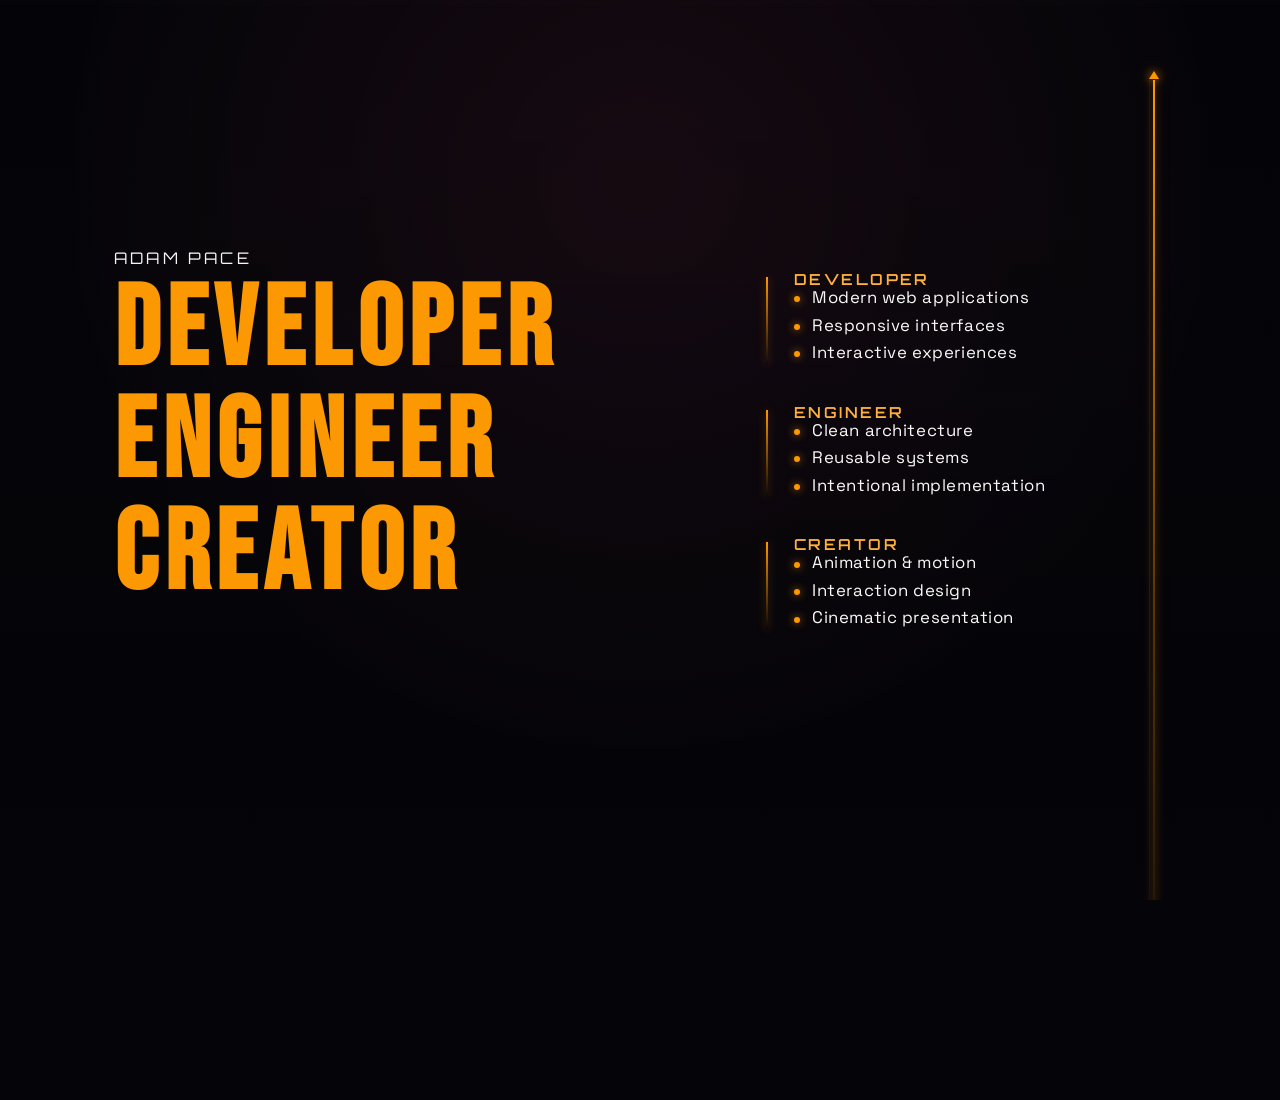
==== commit adfd0667: "implemented mobile navigation/viewport adjustments and documentation workspace change of state insid" ====
--- a/index.html
+++ b/index.html
@@ -10,16 +10,11 @@
   <!-- Fonts -->
 
   <link rel="preconnect" href="https://fonts.googleapis.com">
-
   <link rel="preconnect" href="https://fonts.gstatic.com" crossorigin>
 
   <link
-    href="https://fonts.googleapis.com/css2?family=Aladin&family=Eagle+Lake&family=Michroma&family=Orbitron:wght@400;600&family=Space+Grotesk:wght@400;500;700&family=Space+Mono:wght@400;700&family=VT323&family=ZCOOL+XiaoWei&display=swap"
+    href="https://fonts.googleapis.com/css2?family=Aladin&family=Bebas+Neue&family=Eagle+Lake&family=Michroma&family=Orbitron:wght@400;600&family=Space+Grotesk:wght@400;500;700&family=Space+Mono:wght@400;700&family=ZCOOL+XiaoWei&display=swap"
     rel="stylesheet">
-
-  <link href="https://fonts.googleapis.com/css2?family=Bebas+Neue&display=swap" rel="stylesheet">
-
-  <link href="https://fonts.googleapis.com/css2?family=Tapestry&display=swap" rel="stylesheet">
 
   <!-- Styles -->
 
@@ -70,7 +65,13 @@
         Adam Pace
       </div>
 
-      <ul class="nav-links">
+      <button class="mobile-nav-toggle" type="button" aria-expanded="false" aria-controls="mobile-nav-menu">
+        <span></span>
+        <span></span>
+        <span></span>
+      </button>
+
+      <ul class="nav-links" id="mobile-nav-menu">
 
         <li>
           <a href="index.html" class="nav-target">
@@ -78,12 +79,12 @@
           </a>
         </li>
 
-
-        <a href="https://github.com/dohnnyj3pp" class="nav-target nav-external" target="_blank"
-          rel="noopener noreferrer">
-          <span>G</span><span>I</span><span>T</span><span>H</span><span>U</span><span>B</span>
-        </a>
-
+        <li>
+          <a href="https://github.com/dohnnyj3pp" class="nav-target nav-external" target="_blank"
+            rel="noopener noreferrer">
+            <span>G</span><span>I</span><span>T</span><span>H</span><span>U</span><span>B</span>
+          </a>
+        </li>
 
         <li>
           <a href="about.html" class="nav-target">
@@ -91,13 +92,11 @@
           </a>
         </li>
 
-
         <li>
           <a href="contact.html" class="nav-target">
             <span>C</span><span>O</span><span>N</span><span>T</span><span>A</span><span>C</span><span>T</span>
           </a>
         </li>
-
 
         <li>
           <a href="resume.html" class="nav-target">
@@ -153,7 +152,6 @@
 
           </div>
 
-
           <div class="hero-capabilities">
 
             <div class="hero-capability">
@@ -180,7 +178,6 @@
 
             </div>
 
-
             <div class="hero-capability">
 
               <div class="hero-capability-title">
@@ -204,7 +201,6 @@
               </ul>
 
             </div>
-
 
             <div class="hero-capability">
 
@@ -236,6 +232,7 @@
             <span class="project-beam-trace"></span>
             <span class="project-beam-arrow"></span>
           </div>
+
         </div>
 
       </div>
@@ -263,4 +260,5 @@
 
 </body>
 
-</html>+</html>
+
--- a/css/portfolio.css
+++ b/css/portfolio.css
@@ -194,7 +194,7 @@
 
 .nav-brand {
   position:relative;
-  left:-260px;
+  left:clamp(-260px,-18vw,-40px);
   display:flex;
   align-items:center;
   justify-content:center;
@@ -206,6 +206,10 @@
   color:#fff;
   text-decoration:none;
   padding:12px 0;
+}
+
+.mobile-nav-toggle {
+  display:none;
 }
 
 .nav-links {
@@ -1093,7 +1097,7 @@
   height:0;
   border:2px solid #ff8a00;
   box-shadow:0 0 10px rgba(255,138,0,.35);
-  opacity:0;
+  opacity:1;
   transition:
     opacity .3s ease,
     left .35s cubic-bezier(.22,.61,.36,1),
@@ -1116,6 +1120,7 @@
 ACCESSIBILITY
 ========================================
 */
+
 
 @media(prefers-reduced-motion:reduce) {
   *,
@@ -1125,4 +1130,151 @@
     transition-duration:.01ms !important;
     animation-duration:.01ms !important;
   }
+}
+
+/*
+========================================
+MOBILE NAVIGATION
+========================================
+*/
+
+@media(max-width:1610px) {
+  nav {
+    padding:14px 0;
+  }
+
+  .nav-inner {
+    width:100%;
+    max-width:none;
+    padding:0 20px;
+    justify-content:space-between;
+  }
+
+  .nav-brand {
+    left:0;
+    font-size:1.2rem;
+    padding:10px 0;
+  }
+
+  .mobile-nav-toggle {
+    display:flex;
+    flex-direction:column;
+    align-items:center;
+    justify-content:center;
+    gap:5px;
+    width:42px;
+    height:42px;
+    padding:0;
+    margin-left:auto;
+    transform:translateX(-86px);
+    border:0;
+    background:transparent;
+    cursor:pointer;
+    flex-shrink:0;
+    z-index:10001;
+  }
+
+  .mobile-nav-toggle span {
+    display:block;
+    width:24px;
+    height:2px;
+    background:#ff8a00;
+    box-shadow:0 0 8px rgba(255,138,0,.6);
+    transition:transform .3s ease,opacity .3s ease;
+  }
+
+  .nav-links {
+    position:absolute;
+    top:100%;
+    left:20px;
+    right:20px;
+    display:none;
+    flex-direction:column;
+    align-items:flex-start;
+    gap:0;
+    padding:12px 0;
+    margin:0;
+    transform:none;
+    background:rgba(5,5,9,.94);
+    border:1px solid rgba(255,138,0,.35);
+    box-shadow:0 0 24px rgba(255,138,0,.12);
+  }
+
+  .nav-links.mobile-open {
+    display:flex;
+  }
+
+  .nav-links li {
+    width:100%;
+  }
+
+  .nav-links a {
+    display:block;
+    width:100%;
+    padding:12px 20px;
+    font-size:.95rem;
+    letter-spacing:.12em;
+  }
+
+  .nav-links a:hover {
+    background:rgba(255,138,0,.08);
+  }
+
+  .platform-button {
+    position:absolute;
+    top:calc(100% + 288px);
+    left:20px;
+    right:20px;
+    display:none;
+    justify-content:flex-start;
+    padding:12px 20px;
+    transform:none !important;
+    font-size:1rem;
+    background:rgba(5,5,9,.94);
+    border:1px solid rgba(255,138,0,.35);
+  }
+
+  .nav-links.mobile-open ~ .platform-button {
+    display:flex;
+  }
+
+  body.platform-ready .platform-button {
+    transform:none !important;
+  }
+
+  .nav-light-trail {
+    display:none;
+  }
+
+  .nav-orbit-ring {
+    display:none;
+  }
+}
+/* ==========================================
+MOBILE PROJECT NAVIGATION
+========================================== */
+
+@media (max-width: 1610px) {
+  body.projects-page .mobile-nav-toggle {
+    display: flex;
+    position: relative;
+    z-index: 10001;
+  }
+
+  body.projects-page .nav-inner {
+    position: relative;
+  }
+
+  body.projects-page .nav-brand {
+    z-index: 10001;
+  }
+
+  body.projects-page .nav-links.mobile-open {
+    display: flex;
+    z-index: 10000;
+  }
+
+  body.projects-page .nav-links.mobile-open ~ .platform-button {
+    display: flex;
+  }
 }
--- a/css/projects.css
+++ b/css/projects.css
@@ -1,1030 +1,360 @@
 /* ===== PROJECT PLATFORM ===== */
 
 .projects-page {
-    overflow: hidden;
+  overflow: hidden;
 }
 
 .project-platform {
-    position: relative;
-    width: 100%;
-    height: calc(100vh - 90px);
-    padding-top: 40px;
-
-    display: flex;
-    justify-content: center;
-    align-items: center;
+  position: relative;
+  width: 100%;
+  height: calc(100vh - 90px);
+  padding-top: 40px;
+  display: flex;
+  justify-content: center;
+  align-items: center;
 }
 
 body {
-    font-family: "ZCOOL XiaoWei", sans-serif;
-}
-
+  font-family: "ZCOOL XiaoWei", sans-serif;
+}
 
 /* ===== STATUS OVERLAY ===== */
 
 .online-text::after {
-    content: "";
-    position: absolute;
-    inset: 0;
-
-    background:
-        repeating-linear-gradient(
-            to bottom,
-            transparent 0px,
-            transparent 2px,
-            rgba(55, 255, 131, .08) 3px
-        );
-
+  content: "";
+  position: absolute;
+  inset: 0;
+  background: repeating-linear-gradient(
+    to bottom,
+    transparent 0px,
+    transparent 2px,
+    rgba(55, 255, 131, .08) 3px
+  );
+  pointer-events: none;
+  opacity: 1;
+}
+
+/* ==========================================
+LAUNCHER STATE
+========================================== */
+
+.project-launcher {
+  width: 100%;
+  display: flex;
+  flex-direction: column;
+  align-items: center;
+  justify-content: center;
+  transition:
+    opacity .6s ease,
+    transform .8s cubic-bezier(.22, .61, .36, 1);
+}
+ .project-platform.booting .project-launcher {
+    opacity: 0;
+    transform: scale(.92);
     pointer-events: none;
-    opacity: 1;
-}
-
-
-/* ==========================================
-LAUNCHER STATE
-========================================== */
-
-.project-launcher {
-    width: 100%;
-
-    display: flex;
-    flex-direction: column;
-    align-items: center;
-    justify-content: center;
-
-    transition:
-        opacity .6s ease,
-        transform .8s cubic-bezier(.22, .61, .36, 1);
-}
-
+}
+
+.project-platform.deploying .project-launcher,
+.project-platform.online .project-launcher {
+    opacity: 0;
+    transform: scale(.88);
+    pointer-events: none;
+}
 
 /* ==========================================
 3D PROJECT CAROUSEL
 ========================================== */
 
 .project-carousel {
-    position: relative;
-
-    width: 700px;
-    height: 420px;
-
-    perspective: 1200px;
+  position: relative;
+  width: 700px;
+  height: 420px;
+  perspective: 1200px;
 }
 
 .project-card {
-    position: absolute;
-
-    top: 50%;
-    left: 50%;
-
-    width: 120px;
-    min-height: 180px;
-
-    display: flex;
-    flex-direction: column;
-    align-items: center;
-    justify-content: center;
-
-    transform-origin: center center;
-    transform-style: preserve-3d;
-
-    border:
-        1px solid rgba(255, 192, 75, 0);
-
-    border-radius: 0px;
-
-    background:
-        rgba(35, 2, 44, .089);
-
-    backdrop-filter:
-        blur(12px);
-
-    overflow: hidden;
-
-    box-shadow:
-        0 0 30px rgba(255, 202, 90, .12),
-        inset 0 0 20px rgba(255, 75, 129, .06);
-
-    transition:
-        transform .8s cubic-bezier(.22, .61, .36, 1),
-        opacity .8s ease,
-        filter .8s ease;
-}
-
+  position: absolute;
+  top: 50%;
+  left: 50%;
+  width: 120px;
+  min-height: 180px;
+  display: flex;
+  flex-direction: column;
+  align-items: center;
+  justify-content: center;
+  transform-origin: center center;
+  transform-style: preserve-3d;
+  border: 1px solid rgba(255, 192, 75, 0);
+  border-radius: 0;
+  background: rgba(35, 2, 44, .089);
+  backdrop-filter: blur(12px);
+  overflow: hidden;
+  box-shadow:
+    0 0 30px rgba(255, 202, 90, .12),
+    inset 0 0 20px rgba(255, 75, 129, .06);
+  transition:
+    transform .8s cubic-bezier(.22, .61, .36, 1),
+    opacity .8s ease,
+    filter .8s ease;
+}
+.project-platform.booting .project-card,
+.project-platform.deploying .project-card,
+.project-platform.online .project-card {
+    pointer-events: none;
+}
 
 .project-card.active {
-    width: 320px;
-    min-height: 360px;
-
-    border-color:
-        rgba(255, 183, 75, .219);
-
-    box-shadow:
-        0 0 40px rgba(112, 69, 33, .432),
-        inset 0 0 30px rgba(255, 147, 75, .1);
-}
-
-
-/* CENTER CARD */
-
-.project-card.active {
-    transform:
-        translate(-50%, -50%)
-        translateZ(120px)
-        scale(1);
-
-    opacity: 1;
-    z-index: 3;
-}
-
-
-/* SIDE CARDS */
+  width: 320px;
+  min-height: 360px;
+  border-color: rgba(255, 183, 75, .219);
+  box-shadow:
+    0 0 40px rgba(112, 69, 33, .432),
+    inset 0 0 30px rgba(255, 147, 75, .1);
+  transform:
+    translate(-50%, -50%)
+    translateZ(120px)
+    scale(1);
+  opacity: 1;
+  z-index: 3;
+}
 
 .project-card.previous {
-    transform:
-        translate(-50%, -50%)
-        translateX(-260px)
-        translateZ(-120px)
-        rotateY(35deg)
-        scale(.75);
-
-    opacity: .45;
-    filter: blur(2px);
-
-    z-index: 1;
-}
-
+  transform:
+    translate(-50%, -50%)
+    translateX(-260px)
+    translateZ(-120px)
+    rotateY(35deg)
+    scale(.75);
+  opacity: .45;
+  filter: blur(2px);
+  z-index: 1;
+}
 
 .project-card.next {
-    transform:
-        translate(-50%, -50%)
-        translateX(260px)
-        translateZ(-120px)
-        rotateY(-35deg)
-        scale(.75);
-
-    opacity: .45;
-    filter: blur(2px);
-
-    z-index: 1;
-}
-
+  transform:
+    translate(-50%, -50%)
+    translateX(260px)
+    translateZ(-120px)
+    rotateY(-35deg)
+    scale(.75);
+  opacity: .45;
+  filter: blur(2px);
+  z-index: 1;
+}
 
 .project-card.hidden {
-    opacity: 0;
-    pointer-events: none;
-}
-
+  opacity: 0;
+  pointer-events: none;
+}
 
 /* ==========================================
 PROJECT CARD CONTENT
 ========================================== */
 
 .project-thumbnail {
-    width: 100%;
-    height: 100%;
-
-    position: absolute;
-
-    text-align: center;
-
-    border:
-        1px solid rgba(36, 27, 3, 0);
-
-    border-radius: 0px;
-
-    font-family:
-        "ZCOOL XiaoWei",
-        sans-serif;
-
-    overflow: hidden;
-
-    letter-spacing: .2em;
-
-    opacity: .3;
-
-    object-fit: cover;
-}
-
+  position: absolute;
+  inset: 0;
+  width: 100%;
+  height: 100%;
+  text-align: center;
+  border: 1px solid rgba(36, 27, 3, 0);
+  border-radius: 0;
+  font-family: "ZCOOL XiaoWei", sans-serif;
+  overflow: hidden;
+  letter-spacing: .2em;
+  opacity: .3;
+  object-fit: cover;
+}
 
 .project-card-content {
-    position: absolute;
-    inset: 0;
-}
-
+  position: absolute;
+  inset: 0;
+}
 
 .project-card-content h2 {
-    position: absolute;
-
-    top: 100px;
-    left: 50%;
-
-    transform:
-        translateX(-50%);
-
-    margin: 0;
-
-    padding: 8px 12px;
-
-    font-family:
-        "ZCOOL XiaoWei",
-        sans-serif;
-
-    letter-spacing: .05em;
-
-    font-size: 2.5rem;
-
-    color: #fcfaf7;
-
-    animation:
-        Sweep 4s ease-in-out infinite;
-}
-
+  position: absolute;
+  top: 100px;
+  left: 50%;
+  transform: translateX(-50%);
+  margin: 0;
+  padding: 8px 12px;
+  font-family: "ZCOOL XiaoWei", sans-serif;
+  letter-spacing: .05em;
+  font-size: 2.5rem;
+  color: #fcfaf7;
+  animation: Sweep 4s ease-in-out infinite;
+}
 
 .project-card-content p {
-    position: absolute;
-
-    bottom: 140px;
-    left: 50%;
-
-    transform:
-        translateX(-50%);
-    bottom:90px;
-    margin: 0;
-
-    padding: 8px 12px;
-
-    font-family:
-        "ZCOOL XiaoWei",
-        sans-serif;
-
-    text-transform: uppercase;
-
-    letter-spacing: .05em;
-
-    font-size: 2.5rem;
-
-    color: #faf8f6;
-
-    animation:
-        Sweep 4s ease-in-out infinite;
-}
-
+  position: absolute;
+  bottom: 90px;
+  left: 50%;
+  transform: translateX(-50%);
+  margin: 0;
+  padding: 8px 12px;
+  font-family: "ZCOOL XiaoWei", sans-serif;
+  text-transform: uppercase;
+  letter-spacing: .05em;
+  font-size: 2.5rem;
+  color: #faf8f6;
+  animation: Sweep 4s ease-in-out infinite;
+}
 
 @keyframes Sweep {
-
-}
+}
+
 /* ==========================================
 CAROUSEL CONTROLS
 ========================================== */
 
 .project-initialize {
-    font-size: 1.15rem;
-    padding: 14px 30px;
-    letter-spacing: .15em;
-}
-
+  font-size: 1.15rem;
+  padding: 14px 30px;
+  letter-spacing: .15em;
+}
 
 .carousel-controls {
-    margin-top: 35px;
-
-    display: flex;
-    gap: 30px;
-}
-
+  margin-top: 35px;
+  display: flex;
+  gap: 30px;
+}
 
 .carousel-controls button,
 .project-initialize {
-    position: relative;
-
-    padding: 10px 22px;
-
-    border:
-        1px solid rgba(255, 156, 75, .35);
-
-    border-radius: 0px;
-
-    background:
-        rgba(8, 10, 18, .459);
-
-    color:
-        #fff;
-
-    font-family:
-        "ZCOOL XiaoWei",
-        sans-serif;
-
-    font-size: .95rem;
-
-    letter-spacing: .12em;
-
-    cursor: pointer;
-
-    overflow: hidden;
-
-    isolation: isolate;
-
-    transition:
-        transform .35s cubic-bezier(.22, .61, .36, 1),
-        border-color .35s cubic-bezier(.22, .61, .36, 1),
-        box-shadow .35s cubic-bezier(.22, .61, .36, 1),
-        background .35s cubic-bezier(.22, .61, .36, 1);
-}
-
+  position: relative;
+  padding: 10px 22px;
+  border: 1px solid rgba(255, 156, 75, .35);
+  border-radius: 0;
+  background: rgba(8, 10, 18, .459);
+  color: #fff;
+  font-family: "ZCOOL XiaoWei", sans-serif;
+  font-size: .95rem;
+  letter-spacing: .12em;
+  cursor: pointer;
+  overflow: hidden;
+  isolation: isolate;
+  transition:
+    transform .35s cubic-bezier(.22, .61, .36, 1),
+    border-color .35s cubic-bezier(.22, .61, .36, 1),
+    box-shadow .35s cubic-bezier(.22, .61, .36, 1),
+    background .35s cubic-bezier(.22, .61, .36, 1);
+}
 
 .carousel-controls button::before,
 .project-initialize::before {
-    content: "";
-
-    position: absolute;
-
-    inset: -2px;
-
-    border-radius: inherit;
-
-    background:
-        linear-gradient(
-            120deg,
-            transparent 0%,
-            rgba(255, 75, 129, 0) 25%,
-            rgba(180, 137, 45, .45) 50%,
-            rgba(255, 255, 255, .18) 60%,
-            rgba(153, 104, 30, .45) 70%,
-            rgba(255, 75, 129, 0) 100%
-        );
-
-    transform:
-        translateX(-160%);
-
-    opacity: 0;
-
-    transition:
-        transform .8s cubic-bezier(.22, .61, .36, 1),
-        opacity .4s ease;
-
-    z-index: -1;
-}
-
+  content: "";
+  position: absolute;
+  inset: -2px;
+  border-radius: inherit;
+  background: linear-gradient(
+    120deg,
+    transparent 0%,
+    rgba(255, 75, 129, 0) 25%,
+    rgba(180, 137, 45, .45) 50%,
+    rgba(255, 255, 255, .18) 60%,
+    rgba(153, 104, 30, .45) 70%,
+    rgba(255, 75, 129, 0) 100%
+  );
+  transform: translateX(-160%);
+  opacity: 0;
+  transition:
+    transform .8s cubic-bezier(.22, .61, .36, 1),
+    opacity .4s ease;
+  z-index: -1;
+}
 
 .carousel-controls button:hover::before,
 .project-initialize:hover::before {
-    opacity: 1;
-
-    transform:
-        translateX(160%);
-}
-
+  opacity: 1;
+  transform: translateX(160%);
+}
 
 .carousel-controls button:hover,
 .project-initialize:hover {
-    transform:
-        translateY(-4px);
-
-    border-color:
-        rgba(187, 118, 39, .85);
-
-    background:
-        rgba(99, 64, 24, .08);
-
-    box-shadow:
-        0 0 20px rgba(199, 116, 21, .35),
-        0 0 45px rgba(184, 122, 9, .12),
-        inset 0 0 15px rgba(146, 93, 23, .15);
-}
-
+  transform: translateY(-4px);
+  border-color: rgba(187, 118, 39, .85);
+  background: rgba(99, 64, 24, .08);
+  box-shadow:
+    0 0 20px rgba(199, 116, 21, .35),
+    0 0 45px rgba(184, 122, 9, .12),
+    inset 0 0 15px rgba(146, 93, 23, .15);
+}
 
 .carousel-controls button:active,
 .project-initialize:active {
-    transform:
-        translateY(1px)
-        scale(.97);
-
-    transition-duration:
-        .12s;
-}
-
+  transform: translateY(1px) scale(.97);
+  transition-duration: .12s;
+}
 
 .project-initialize {
-    position: relative;
-
-    box-shadow:
-        0 0 12px rgba(255, 183, 75, .15);
-}
-
+  position: relative;
+  box-shadow: 0 0 12px rgba(255, 183, 75, .15);
+}
 
 .project-initialize:hover {
-    box-shadow:
-        0 0 25px rgba(255, 183, 75, .45),
-        0 0 50px rgba(255, 171, 75, .15),
-        inset 0 0 20px rgba(255, 183, 75, .15);
-}
-
+  box-shadow:
+    0 0 25px rgba(255, 183, 75, .45),
+    0 0 50px rgba(255, 171, 75, .15),
+    inset 0 0 20px rgba(255, 183, 75, .15);
+}
 
 .project-initialize::after {
-    content: "";
-
-    position: absolute;
-
-    inset: 0;
-
-    background:
-        linear-gradient(
-            90deg,
-            transparent,
-            rgba(255,255,255,.6),
-            transparent
-        );
-
-    transform:
-        translateX(-120%);
-
-    transition:
-        transform .8s ease;
-}
-
+  content: "";
+  position: absolute;
+  inset: 0;
+  background: linear-gradient(
+    90deg,
+    transparent,
+    rgba(255, 255, 255, .6),
+    transparent
+  );
+  transform: translateX(-120%);
+  transition: transform .8s ease;
+}
 
 .project-initialize:hover::after {
-    transform:
-        translateX(120%);
-}
-
+  transform: translateX(120%);
+}
 
 .project-initialize.powering {
-    animation:
-        buttonPower .7s ease;
-}
-
+  animation: buttonPower .7s ease;
+}
 
 @keyframes buttonPower {
-
-    0% {
-        transform:
-            scale(1);
-    }
-
-    35% {
-        transform:
-            scale(1.08);
-
-        box-shadow:
-            0 0 40px rgba(255,171,75,.8);
-    }
-
-    100% {
-        transform:
-            scale(1);
-    }
-}
-
+  0% {
+    transform: scale(1);
+  }
+
+  35% {
+    transform: scale(1.08);
+    box-shadow: 0 0 40px rgba(255, 171, 75, .8);
+  }
+
+  100% {
+    transform: scale(1);
+  }
+}
 
 /* ==========================================
 DISABLED INITIALIZE STATE
 ========================================== */
 
 .project-initialize:disabled {
-    opacity: .35;
-
-    cursor:
-        not-allowed;
-
-    color:
-        #555;
-
-    border-color:
-        rgba(255,255,255,.15);
-
-    background:
-        rgba(8,10,18,.3);
-
-    box-shadow:
-        none;
-}
-
+  opacity: .35;
+  cursor: not-allowed;
+  color: #555;
+  border-color: rgba(255, 255, 255, .15);
+  background: rgba(8, 10, 18, .3);
+  box-shadow: none;
+}
 
 .project-initialize:disabled::before {
-    display:
-        none;
-}
-
+  display: none;
+}
 
 .project-initialize:disabled:hover {
-    transform:
-        none;
-
-    border-color:
-        rgba(255,255,255,.15);
-
-    box-shadow:
-        none;
-}
-
-
-/* ==========================================
-WORKSPACE STATE
-========================================== */
-
-.project-workspace {
-    position: absolute;
-
-    top: 40px;
-    left: -140px;
-    right: 100px;
-    bottom: 100px;
-
-    display: grid;
-
-    grid-template-columns:
-        200px 1fr;
-
-    gap:
-        35px;
-
-    min-height:
-        0;
-
-    opacity:
-        0;
-
-    pointer-events:
-        none;
-
-    transform:
-        translateY(30px);
-
-    transition:
-        opacity .7s ease,
-        transform .8s cubic-bezier(.22,.61,.36,1);
-}
-
-
-.project-platform.booting .project-launcher,
-.project-platform.deploying .project-launcher,
-.project-platform.online .project-launcher {
-
-    opacity:
-        0;
-
-    pointer-events:
-        none;
-
-    transform:
-        scale(.85)
-        translateY(-40px);
-}
-
-
-.project-platform.booting .project-workspace,
-.project-platform.deploying .project-workspace,
-.project-platform.online .project-workspace {
-
-    opacity:
-        1;
-
-    pointer-events:
-        auto;
-
-    transform:
-        translateY(0);
-}
-
-
-/* ==========================================
-DOCUMENTATION SYSTEM
-========================================== */
-
-.documentation-system {
-    display:
-        flex;
-
-    flex-direction:
-        column;
-
-    align-items:
-        center;
-
-    width:
-        100%;
-
-    height:
-        100%;
-
-    min-height:
-        0;
-}
-
-
-.category-navigation {
-
-    display:
-        flex;
-
-    justify-content:
-        center;
-
-    gap:
-        25px;
-
-    margin-bottom:
-        25px;
-}
-
-
-.project-category {
-
-    padding:
-        10px 12px;
-
-    display:
-        inline-flex;
-
-    align-items:
-        center;
-
-    white-space:
-        nowrap;
-}
-
-
-.module-navigation {
-
-    display:
-        flex;
-
-    justify-content:
-        center;
-
-    gap:
-        15px;
-
-    margin-bottom:
-        25px;
-}
-
-
-.technology-item {
-
-    padding:
-        10px 14px;
-
-    display:
-        inline-flex;
-
-    align-items:
-        center;
-
-    white-space:
-        nowrap;
-}
-
-
-.documentation-viewer {
-
-    flex:
-        1;
-
-    width:
-        100%;
-
-    min-height:
-        0;
-
-    overflow:
-        hidden;
-
-    border:
-        1px solid rgba(189, 113, 14, 0);
-
-    border-radius:
-        0px;
-
-    background:
-        rgba(8,10,18,.45);
-
-    backdrop-filter:
-        blur(14px);
-
-    padding:
-        35px;
-}
-/* ==========================================
-DOCUMENTATION DEPLOYMENT / TRANSITIONS
-========================================== */
-
-.documentation-system.deploy-hidden {
-    opacity: 0;
-
-    transform:
-        scale(.08);
-
-    transform-origin:
-        center center;
-
-    pointer-events:
-        none;
-}
-
-
-.documentation-content {
-
-    max-width:
-        900px;
-}
-
-
-/* ==========================================
-PROJECT PLATFORM STATE TRANSITIONS
-========================================== */
-
-.documentation-system.visible {
-
-    opacity:
-        1;
-
-    transform:
-        scale(1);
-
-    pointer-events:
-        auto;
-}
-
-
-/* ==========================================
-DOCUMENTATION VIEWER DEPLOY ANIMATION
-========================================== */
-
-.documentation-viewer {
-
-    transform-origin:
-        center center;
-
-    overflow-y:
-        auto;
-
-    max-height:
-        600px;
-
-    opacity:
-        0;
-
-    transform:
-        scale(.05);
-
-    pointer-events:
-        none;
-
-    transition:
-        transform .55s cubic-bezier(.22,.61,.36,1),
-        opacity .3s ease;
-}
-
-
-.documentation-viewer.deploy-hidden {
-
-    opacity:
-        0;
-
-    transform:
-        scale(.05);
-}
-
-
-.documentation-viewer.deploy-seed {
-
-    opacity:
-        1;
-
-    transform:
-        scale(.12);
-}
-
-
-.documentation-viewer.deploy-expand {
-
-    opacity:
-        1;
-
-    transform:
-        scale(1);
-
-    pointer-events:
-        auto;
-}
-
-
-/* ==========================================
-FINAL PROJECT CARD SAFETY STATES
-========================================== */
-
-.project-card.active {
-
-    width:
-        320px;
-
-    min-height:
-        360px;
-
-    border-color:
-        rgba(255,183,75,.219);
-
-    box-shadow:
-        0 0 40px rgba(112,69,33,.432),
-        inset 0 0 30px rgba(255,147,75,.1);
-
-    transform:
-        translate(-50%,-50%)
-        translateZ(120px)
-        scale(1);
-
-    opacity:
-        1;
-
-    z-index:
-        3;
-}
-
-
-.project-card.previous {
-
-    transform:
-        translate(-50%,-50%)
-        translateX(-260px)
-        translateZ(-120px)
-        rotateY(35deg)
-        scale(.75);
-
-    opacity:
-        .45;
-
-    filter:
-        blur(2px);
-
-    z-index:
-        1;
-}
-
-
-.project-card.next {
-
-    transform:
-        translate(-50%,-50%)
-        translateX(260px)
-        translateZ(-120px)
-        rotateY(-35deg)
-        scale(.75);
-
-    opacity:
-        .45;
-
-    filter:
-        blur(2px);
-
-    z-index:
-        1;
-}
-
-
-.project-card.hidden {
-
-    opacity:
-        0;
-
-    pointer-events:
-        none;
-}
-
-
-/* ==========================================
-CAROUSEL IMAGE LAYER
-========================================== */
-
-.project-thumbnail {
-
-    width:
-        100%;
-
-    height:
-        100%;
-
-    position:
-        absolute;
-
-    inset:
-        0;
-
-    text-align:
-        center;
-
-    border:
-        1px solid rgba(36,27,3,0);
-
-    border-radius:
-        0px;
-
-    overflow:
-        hidden;
-
-    opacity:
-        .3;
-
-    object-fit:
-        cover;
-}
-
-
-/* ==========================================
-DOCUMENTATION WORKSPACE SAFETY
-========================================== */
-
-.documentation-system {
-
-    display:
-        flex;
-
-    flex-direction:
-        column;
-
-    align-items:
-        center;
-
-    width:
-        100%;
-
-    height:
-        100%;
-
-    min-height:
-        0;
-
-    padding:
-        24px;
-
-    border:
-        1px solid rgba(255,132,0,.15);
-
-    border-radius:
-        0px;
-
-    background:
-        rgba(8,10,18,.85);
-
-    box-shadow:
-        0 0 45px rgba(255,132,0,.08);
-
-    opacity:
-        0;
-
-    transform:
-        scale(.92);
-
-    pointer-events:
-        none;
-
-    transition:
-
-        opacity .45s ease,
-
-        transform .45s cubic-bezier(.22,.61,.36,1);
-}
-
-
-.documentation-system.visible {
-
-    opacity:
-        1;
-
-    transform:
-        scale(1);
-
-    pointer-events:
-        auto;
-}
-
-
-/* ==========================================
-WORKSPACE REVEAL
-========================================== */
-
-.project-category {
-
-    opacity:
-        0;
-
-    transform:
-        translateX(-40px);
-
-    transition:
-
-        opacity .35s ease,
-
-        transform .45s ease;
-}
-
-
-.project-category.show {
-
-    opacity:
-        1;
-
-    transform:
-        translateX(0);
-}+  transform: none;
+  border-color: rgba(255, 255, 255, .15);
+  box-shadow: none;
+}
+
--- a/css/project-platform.css
+++ b/css/project-platform.css
@@ -1,866 +1,894 @@
 /* ==========================================
-DOCUMENTATION DEPLOYMENT
-========================================== */
-
-.documentation-viewer {
-    display: flex;
-    flex-direction: column;
-    transform-origin: center center;
-    max-height: 600px;
-    overflow-y: auto;
-    opacity: 0;
-    transform: scale(.05);
-    pointer-events: none;
-    border-color: #ff840077;
-    background: rgba(8, 10, 18, .65);
-    box-shadow: inset 0 0 30px rgba(255, 132, 0, .07);
-    overflow: hidden;
-    transition:
-        transform .55s cubic-bezier(.22, .61, .36, 1),
-        opacity .3s ease;
-}
-
-.documentation-viewer.deploy-hidden {
-    opacity: 0;
-    transform: scale(.05);
-}
-
-.documentation-viewer.deploy-seed {
-    opacity: 1;
-    transform: scale(.12);
-}
-
-.documentation-viewer.deploy-expand {
-    opacity: 1;
-    transform: scale(1);
-    pointer-events: auto;
-}
-
-
-/* ==========================================
-CATEGORY NAVIGATION
-========================================== */
-
-.category-navigation {
-    width: 100%;
-    display: flex;
-    justify-content: center;
-    align-items: center;
-    gap: 24px;
-    padding: 18px 24px;
-    margin-bottom: 20px;
-    border-bottom: 1px solid rgba(255, 132, 0, .15);
-    background: rgba(255, 132, 0, .03);
-}
-
-
-.project-category {
-    position: relative;
-    margin-top: 24px;
-    padding: 10px 24px;
-    border: 1px solid #ff88008f;
-    border-radius: 0px;
-    background: rgba(8, 10, 18, .75);
-    color: #fff;
-    font-family: "aladin", monospace;
-    font-size: 1.2rem;
-    letter-spacing: .02em;
-    cursor: pointer;
-    opacity: 0;
-    transform: translateX(-40px);
-    transition:
-        opacity .35s ease,
-        transform .45s ease,
-        border-color .25s ease,
-        background .25s ease,
-        color .25s ease;
-}
-
-.project-category::before,
-.project-category::after {
-    color: #aa6920;
-    font-weight: 700;
-}
-
-.project-category::before {
-    content: "[";
-    margin-right: 6px;
-}
-
-.project-category::after {
-    content: "]";
-    margin-left: 6px;
-}
-
-.project-category:hover {
-    transform: translateY(-2px);
-    border-color: #ff8400bf;
-    background: rgba(255, 132, 0, .08);
-}
-
-.project-category.active {
-    border-color: #cc7817;
-    background: rgba(255, 132, 0, .15);
-}
-
-.project-category.show {
-    opacity: 1;
-    transform: translateX(0);
-}
-
-
-/* ==========================================
-MODULE NAVIGATION
-========================================== */
-
-.module-navigation {
-    display: flex;
-    flex-wrap: wrap;
-    justify-content: center;
-    gap: 20px;
-    margin-bottom: 25px;
-    min-height: 0;
-}
-
-.technology-item {
-    position: relative;
-    padding: 10px 24px;
-    border: 1px solid #99560abd;
-    border-radius: 0px;
-    opacity: 0;
-    transform: translateY(18px);
-    background: rgba(8, 10, 18, .5);
-    color: #fff;
-    font-family: "aladin", sans-serif;
-    font-size: .88rem;
-    letter-spacing: .08em;
-    cursor: pointer;
-    transition:
-        transform .35s ease,
-        border-color .35s ease,
-        background .35s ease,
-        color .35s ease,
-        opacity .25s ease;
-}
-
-.technology-item::before,
-.technology-item::after {
-    color: #ff8a00;
-    font-weight: 700;
-}
-
-.technology-item::before {
-    content: "[";
-    margin-right: 5px;
-}
-
-.technology-item::after {
-    content: "]";
-    margin-left: 5px;
-}
-
-.technology-item:hover {
-    transform: translateY(-2px);
-    border-color: #ff8a00;
-    background: rgba(255, 132, 0, .1);
-}
-
-.technology-item.show {
-    opacity: 1;
-    transform: translateY(0);
-}
-
-.technology-item.exit {
-    opacity: 0;
-    transform: translateY(20px);
-}
-
-.technology-item.active {
-    border-color: #ff8a00;
-    background: rgba(255, 132, 0, .15);
-}
-
-
-/* ==========================================
-LOADING SYSTEM
-========================================== */
-
-.loading-container {
-    display: none;
-    position: relative;
-    flex-direction: column;
-    align-items: center;
-    top:-110px;
-    gap: 6px;
-}
-
-.loading-percent {
-    display: block;
-    position: relative;
-    font-family: "Space Mono", monospace;
-    font-size: .75rem;
-    color: #ffae2d;
-}
-
-.loading-bar {
-    position: relative;
-    width: 170px;
-    height: 16px;
-    border-radius: 999px;
-    border: 1px solid rgba(255, 166, 45, .35);
-    background: rgba(255, 166, 45, .08);
-    overflow: hidden;
-}
-
-.loading-fill {
-    height: 100%;
-    width: 0%;
-    background: linear-gradient(90deg, #ff8a00, #ffd100);
-    transition:
-        width .25s ease,
-        background .25s ease;
-}
-
-.loading-label {
-    position: absolute;
-    inset: 0;
-    display: flex;
-    align-items: center;
-    justify-content: center;
-    font-family: "VT323", monospace;
-    font-size: .75rem;
-    letter-spacing: .15em;
-    text-transform: uppercase;
-    color: transparent;
-    background-clip: text;
-    -webkit-background-clip: text;
-    pointer-events: none;
-}
+PROJECT WORKSPACE
+========================================== */
+
+.project-workspace {
+  position: absolute;
+  inset: 40px 40px 100px;
+  display: block;
+  min-height: 0;
+  opacity: 0;
+  pointer-events: none;
+  transform: none;
+  transition: opacity .7s ease;
+}
+
+.project-platform.booting .project-workspace,
+.project-platform.deploying .project-workspace,
+.project-platform.online .project-workspace {
+  opacity: 1;
+  pointer-events: auto;
+}
+
 /* ==========================================
 PROJECT HUD
 ========================================== */
+
 .project-hud {
-    height: 360px;
-    width: 240px;
-    padding: 20px;
-    position: relative;
-    left: -150px;
-    top: 95px;
-    overflow: hidden;
-    border: 1px solid #f7870679;
-    border-radius: 0px;
-    background: rgba(8, 10, 18, .55);
-    backdrop-filter: blur(12px);
-    box-shadow: 0 0 45px rgba(145, 94, 17, .26);
-    text-align: center;
-
-    opacity: 0;
-    transform: translate(-40px,40px);
-
-    transition:
-        opacity .4s ease,
-        transform .5s cubic-bezier(.22,.61,.36,1);
+  height: 360px;
+  width: 240px;
+  padding: 20px;
+  position: absolute;
+  left: 50%;
+  top: 50%;
+  margin: 0;
+  box-sizing: border-box;
+  overflow: hidden;
+  border: 1px solid #f7870679;
+  border-radius: 0;
+  background: rgba(8, 10, 18, .55);
+  backdrop-filter: blur(12px);
+  box-shadow: 0 0 45px rgba(145, 94, 17, .26);
+  text-align: center;
+  opacity: 0;
+  transform: translate(-50%, -50%);
+  transition:
+    opacity .4s ease,
+    transform .5s cubic-bezier(.22, .61, .36, 1);
 }
 
 .project-platform.booting .project-hud,
 .project-platform.deploying .project-hud,
 .project-platform.online .project-hud {
+  opacity: 1;
+  transform: translate(-50%, -50%);
+}
+
+.project-platform.hud-focus .project-hud {
+  transform: translate(-50%, -50%);
+}
+
+.hud-thumbnail {
+  width: 240px;
+  height: 90px;
+  transform: translateY(40px) translateX(-19px);
+  margin: 0 auto 20px;
+  display: block;
+  opacity: .5;
+  border: 1px solid rgba(219, 125, 1, .329);
+  border-radius: 0;
+}
+
+.hud-thumbnail video {
+  width: 100%;
+  height: 100%;
+  display: block;
+  object-fit: cover;
+}
+
+.project-hud h2 {
+  font-family: "ZCOOL XiaoWei", sans-serif;
+  text-transform: uppercase;
+  transform: translateY(-115px);
+  color: #ffffff;
+  font-size: 2.1rem;
+  letter-spacing: .1em;
+}
+
+.project-hud p {
+  font-family: "Michroma", serif;
+  text-transform: uppercase;
+  transform: translateY(-10px);
+  color: #faf9f7;
+  font-size: 1rem;
+  letter-spacing: .1em;
+}
+
+/* ==========================================
+PROJECT RETURN BUTTON
+========================================== */
+
+.project-return {
+  margin-top: 14px;
+  padding: 10px 24px;
+  border: 1px solid rgba(197, 116, 10, .336);
+  border-radius: 0;
+  background: rgba(8, 10, 18, .55);
+  color: #fff;
+  font-family: "Space Mono", monospace;
+  display: block;
+  letter-spacing: .12em;
+  cursor: pointer;
+  overflow: hidden;
+  transition:
+    transform .35s cubic-bezier(.22, .61, .36, 1),
+    border-color .35s cubic-bezier(.22, .61, .36, 1),
+    box-shadow .35s cubic-bezier(.22, .61, .36, 1),
+    background .35s cubic-bezier(.22, .61, .36, 1);
+}
+
+.project-return:hover {
+  transform: translateY(-3px);
+  border-color: rgba(255, 183, 75, .952);
+  background: rgba(85, 50, 10, .274);
+  box-shadow:
+    0 0 18px rgba(255, 183, 75, .418),
+    inset 0 0 12px rgba(255, 75, 129, .15);
+}
+
+.project-return:active {
+  transform: translateY(1px) scale(.97);
+}
+
+/* ==========================================
+PROJECT STATUS
+========================================== */
+
+.project-status {
+  margin: 8px 0;
+  display: flex;
+  flex-direction: column;
+  align-items: center;
+}
+
+.status-display {
+  display: flex;
+  flex-direction: column;
+  align-items: center;
+  justify-content: flex-start;
+  min-height: 95px;
+  gap: 8px;
+}
+
+.status-text {
+  font-family: "VT323", monospace;
+  top: -15px;
+  font-size: 1.2rem;
+  letter-spacing: .06em;
+}
+
+.status-text.online-text {
+  font-size: 2rem;
+  color: #14f100;
+  letter-spacing: .04em;
+  position: relative;
+  animation: terminalFlicker 1.2s infinite;
+  text-shadow:
+    0 0 5px rgba(10, 231, 2, .8),
+    0 0 15px rgba(55, 255, 131, .6),
+    0 0 30px rgba(55, 255, 131, .3);
+}
+
+.status-text.online-text::after {
+  content: "";
+  position: absolute;
+  inset: 0;
+  background:
+    repeating-linear-gradient(
+      to bottom,
+      transparent 0px,
+      transparent 2px,
+      rgba(55, 255, 131, .12) 3px
+    );
+  pointer-events: none;
+  opacity: .55;
+}
+
+.status-text.offline-text {
+  color: #121222;
+}
+
+.status-label {
+  font-family: "VT323", monospace;
+  font-size: 1.4rem;
+  letter-spacing: .15em;
+  color: #cac6c6;
+}
+
+.status-line {
+  display: flex;
+  align-items: center;
+  justify-content: center;
+  height: 42px;
+  margin-top: 12px;
+}
+
+.project-status.shutdown {
+  color: #aaa;
+}
+
+@keyframes terminalFlicker {
+  0%,
+  100% {
     opacity: 1;
-    transform: translate(0,0);
-}
-
-
-
-.hud-thumbnail {
-    width: 240px;
-    height: 90px;
-    transform: translateY(40px) translateX(-19px);
-    margin: 0 auto 20px;
-    display: block;
-    opacity: .5;
-    border: 1px solid rgba(219, 125, 1, .329);
-    border-radius: 0px;
-}
-
-.hud-thumbnail video {
-    width: 100%;
-    height: 100%;
-    display: block;
-    object-fit: cover;
-}
-
-.project-hud h2 {
-    font-family:
-        "ZCOOL XiaoWei",
-        sans-serif;
-    text-transform: uppercase;
-    transform: translateY(-115px);
-    color: #ffffff;
-    font-size: 2.1rem;
-    letter-spacing: .1em;
-}
-
-.project-hud p {
-    font-family: "michroma", serif;
-    text-transform: uppercase;
-    transform:translateY(-10px);
-    color: #faf9f7;
-    font-size: 1rem;
-    letter-spacing: .1em;
-}
-
-/* ==========================================
-PROJECT RETURN BUTTON
-========================================== */
-
-.project-return {
-    margin-top: 14px;
-    padding: 10px 24px;
-    border: 1px solid rgba(197, 116, 10, .336);
-    border-radius: 0px;
-    background: rgba(8, 10, 18, .55);
-    color: #fff;
-    font-family: "Space Mono", monospace;
-    display: block;
-    letter-spacing: .12em;
-    cursor: pointer;
-    overflow: hidden;
-    transition:
-        transform .35s cubic-bezier(.22, .61, .36, 1),
-        border-color .35s cubic-bezier(.22, .61, .36, 1),
-        box-shadow .35s cubic-bezier(.22, .61, .36, 1),
-        background .35s cubic-bezier(.22, .61, .36, 1);
-}
-
-.project-return:hover {
-    transform: translateY(-3px);
-    border-color: rgba(255, 183, 75, .952);
-    background: rgba(85, 50, 10, .274);
-    box-shadow:
-        0 0 18px rgba(255, 183, 75, .418),
-        inset 0 0 12px rgba(255, 75, 129, .15);
-}
-
-.project-return:active {
-    transform: translateY(1px) scale(.97);
-}
-
-
-/* ==========================================
-PROJECT STATUS
-========================================== */
-
-.project-status{
-    margin:8px 0;
-
-    display:flex;
-    flex-direction:column;
-    align-items:center;
-}
-
-.status-display {
-    display: flex;
-    flex-direction: column;
-    align-items: center;
-    justify-content: flex-start;
-
-    min-height: 95px;  
-    gap: 8px;
-}
-
-.status-text {
-    font-family: "VT323", monospace;
-    top: -15px;
-    font-size: 1.2rem;
-    letter-spacing: .06em;
-}
-
-.status-text.online-text {
-    font-size: 2rem;
-    color: #14f100;
-    letter-spacing: .04em;
-    position: relative;
-    animation: terminalFlicker 1.2s infinite;
-    text-shadow:
-        0 0 5px rgba(10, 231, 2, .8),
-        0 0 15px rgba(55, 255, 131, .6),
-        0 0 30px rgba(55, 255, 131, .3);
-}
-
-.status-text.online-text::after {
-    content: "";
-    position: absolute;
-    inset: 0;
-    background:
-        repeating-linear-gradient(
-            to bottom,
-            transparent 0px,
-            transparent 2px,
-            rgba(55, 255, 131, .12) 3px
-        );
-    pointer-events: none;
-    opacity: .55;
-}
-
-.status-text.offline-text {
-    color: #121222;
-}
-
-.status-label {
-    font-family: "VT323", monospace;
-    font-size: 1.4rem;
-    letter-spacing: .15em;
-    color: #cac6c6;
-}
-
-.status-line {
-    display: flex;
-    align-items: center;
-    justify-content: center;
-
-    height: 42px;        
-    margin-top: 12px;
-}
-
-.project-status.shutdown {
-    color: #aaa;
-}
-
-@keyframes terminalFlicker {
-    0%,
-    100% {
-        opacity: 1;
-    }
-
-    92% {
-        opacity: 1;
-    }
-
-    94% {
-        opacity: .65;
-    }
-
-    96% {
-        opacity: 1;
-    }
-}
-
+  }
+
+  92% {
+    opacity: 1;
+  }
+
+  94% {
+    opacity: .65;
+  }
+
+  96% {
+    opacity: 1;
+  }
+}
+
+/* ==========================================
+LOADING SYSTEM
+========================================== */
+
+.loading-container {
+  display: none;
+  position: relative;
+  flex-direction: column;
+  align-items: center;
+  top: -110px;
+  gap: 6px;
+}
+
+.loading-percent {
+  display: block;
+  position: relative;
+  font-family: "Space Mono", monospace;
+  font-size: .75rem;
+  color: #ffae2d;
+}
+
+.loading-bar {
+  position: relative;
+  width: 170px;
+  height: 16px;
+  border-radius: 999px;
+  border: 1px solid rgba(255, 166, 45, .35);
+  background: rgba(255, 166, 45, .08);
+  overflow: hidden;
+}
+
+.loading-fill {
+  height: 100%;
+  width: 0%;
+  background: linear-gradient(90deg, #ff8a00, #ffd100);
+  transition:
+    width .25s ease,
+    background .25s ease;
+}
+
+.loading-label {
+  position: absolute;
+  inset: 0;
+  display: flex;
+  align-items: center;
+  justify-content: center;
+  font-family: "VT323", monospace;
+  font-size: .75rem;
+  letter-spacing: .15em;
+  text-transform: uppercase;
+  color: transparent;
+  background-clip: text;
+  -webkit-background-clip: text;
+  pointer-events: none;
+}
+
+/* ==========================================
+DOCUMENTATION SYSTEM
+========================================== */
+
+.documentation-system {
+  position: absolute;
+  inset: 0;
+  box-sizing: border-box;
+  display: flex;
+  flex-direction: column;
+  align-items: center;
+  width: auto;
+  height: auto;
+  min-height: 0;
+  padding: 24px;
+  border: 1px solid rgba(255, 132, 0, .15);
+  border-radius: 0;
+  background: rgba(8, 10, 18, .85);
+  box-shadow: 0 0 45px rgba(255, 132, 0, .08);
+  opacity: 0;
+  transform: scale(.92);
+  pointer-events: none;
+  transition:
+    opacity .45s ease,
+    transform .45s cubic-bezier(.22, .61, .36, 1);
+}
+
+.documentation-system.visible {
+  opacity: 1;
+  transform: scale(1);
+  pointer-events: auto;
+}
+
+.documentation-system.deploy-hidden {
+  opacity: 0;
+  transform: scale(.08);
+  transform-origin: center center;
+  pointer-events: none;
+}
+
+.project-platform.booting .documentation-system,
+.project-platform.deploying .documentation-system {
+  opacity: 0;
+  pointer-events: none;
+  transform: scale(.08);
+  transform-origin: center center;
+}
+
+.project-platform.online .documentation-system {
+  pointer-events: auto;
+}
+
+/* ==========================================
+DOCUMENTATION DEPLOYMENT
+========================================== */
+
+.documentation-viewer {
+  display: flex;
+  flex-direction: column;
+  flex: 1;
+  width: 100%;
+  height: 100%;
+  min-height: 0;
+  max-height: none;
+  overflow-y: auto;
+  box-sizing: border-box;
+  border: 1px solid rgba(189, 113, 14, 0);
+  border-radius: 0;
+  background: rgba(8, 10, 18, .45);
+  backdrop-filter: blur(14px);
+  padding: 35px;
+  transform-origin: center center;
+  opacity: 0;
+  transform: scale(.05);
+  pointer-events: none;
+  transition:
+    transform .55s cubic-bezier(.22, .61, .36, 1),
+    opacity .3s ease;
+}
+
+.documentation-viewer.deploy-hidden {
+  opacity: 0;
+  transform: scale(.05);
+}
+
+.documentation-viewer.deploy-seed {
+  opacity: 1;
+  transform: scale(.12);
+}
+
+.documentation-viewer.deploy-expand {
+  opacity: 1;
+  transform: scale(1);
+  pointer-events: auto;
+}
+
+/* ==========================================
+CATEGORY NAVIGATION
+========================================== */
+
+.category-navigation {
+  width: 100%;
+  display: flex;
+  justify-content: center;
+  align-items: center;
+  gap: 24px;
+  padding: 18px 24px;
+  margin-bottom: 20px;
+  border-bottom: 1px solid rgba(255, 132, 0, .15);
+  background: rgba(255, 132, 0, .03);
+}
+
+.project-category {
+  position: relative;
+  margin-top: 24px;
+  padding: 10px 24px;
+  border: 1px solid #ff88008f;
+  border-radius: 0;
+  background: rgba(8, 10, 18, .75);
+  color: #fff;
+  font-family: "Aladin", monospace;
+  font-size: 1.2rem;
+  letter-spacing: .02em;
+  cursor: pointer;
+  opacity: 0;
+  transform: translateX(-40px);
+  transition:
+    opacity .35s ease,
+    transform .45s ease,
+    border-color .25s ease,
+    background .25s ease,
+    color .25s ease;
+}
+
+.project-category::before,
+.project-category::after {
+  color: #aa6920;
+  font-weight: 700;
+}
+
+.project-category::before {
+  content: "[";
+  margin-right: 6px;
+}
+
+.project-category::after {
+  content: "]";
+  margin-left: 6px;
+}
+
+.project-category:hover {
+  transform: translateY(-2px);
+  border-color: #ff8400bf;
+  background: rgba(255, 132, 0, .08);
+}
+
+.project-category.active {
+  border-color: #cc7817;
+  background: rgba(255, 132, 0, .15);
+}
+
+.project-category.show {
+  opacity: 1;
+  transform: translateX(0);
+}
+
+/* ==========================================
+MODULE NAVIGATION
+========================================== */
+
+.module-navigation {
+  display: flex;
+  flex-wrap: wrap;
+  justify-content: center;
+  gap: 20px;
+  margin-bottom: 25px;
+  min-height: 0;
+}
+
+.technology-item {
+  position: relative;
+  padding: 10px 24px;
+  border: 1px solid #99560abd;
+  border-radius: 0;
+  opacity: 0;
+  transform: translateY(18px);
+  background: rgba(8, 10, 18, .5);
+  color: #fff;
+  font-family: "Aladin", sans-serif;
+  font-size: .88rem;
+  letter-spacing: .08em;
+  cursor: pointer;
+  transition:
+    transform .35s ease,
+    border-color .35s ease,
+    background .35s ease,
+    color .35s ease,
+    opacity .25s ease;
+}
+
+.technology-item::before,
+.technology-item::after {
+  color: #ff8a00;
+  font-weight: 700;
+}
+
+.technology-item::before {
+  content: "[";
+  margin-right: 5px;
+}
+
+.technology-item::after {
+  content: "]";
+  margin-left: 5px;
+}
+
+.technology-item:hover {
+  transform: translateY(-2px);
+  border-color: #ff8a00;
+  background: rgba(255, 132, 0, .1);
+}
+
+.technology-item.show {
+  opacity: 1;
+  transform: translateY(0);
+}
+
+.technology-item.exit {
+  opacity: 0;
+  transform: translateY(20px);
+}
+
+.technology-item.active {
+  border-color: #ff8a00;
+  background: rgba(255, 132, 0, .15);
+}
 
 /* ==========================================
 DOCUMENTATION CONTENT
 ========================================== */
 
 .documentation-content {
+  max-width: 900px;
+  opacity: 1;
+  flex: 1;
+  overflow-y: auto;
+  padding-right: 12px;
+  transition:
+    opacity .35s ease,
+    transform .35s ease;
+}
+
+.documentation-content::-webkit-scrollbar {
+  width: 12px;
+}
+
+.documentation-content::-webkit-scrollbar-track {
+  background: rgba(255, 255, 255, .05);
+  border-radius: 999px;
+}
+
+.documentation-content::-webkit-scrollbar-thumb {
+  background:
+    linear-gradient(
+      180deg,
+      rgb(255, 136, 0),
+      rgba(255, 204, 0, .986)
+    );
+  border-radius: 999px;
+  border: 3px solid rgba(8, 10, 18, .65);
+}
+
+.documentation-content::-webkit-scrollbar-thumb:hover {
+  background:
+    linear-gradient(
+      180deg,
+      rgba(255, 138, 0, 1),
+      rgba(255, 206, 0, .9)
+    );
+}
+
+.documentation-content {
+  scrollbar-width: thin;
+  scrollbar-color:
+    rgba(255, 136, 0, .884)
+    rgba(255, 255, 255, .137);
+}
+
+.documentation-content.animate-in {
+  animation: contentSlide .38s ease both;
+}
+
+@keyframes contentSlide {
+  from {
+    opacity: 0;
+    transform: translateY(14px);
+  }
+
+  to {
     opacity: 1;
-    flex: 1;
-    overflow-y: auto;
-    padding-right: 12px;
-    transition:
-        opacity .35s ease,
-        transform .35s ease;
-}
-
-.documentation-content::-webkit-scrollbar {
-    width: 12px;
-}
-
-.documentation-content::-webkit-scrollbar-track {
-    background: rgba(255, 255, 255, .05);
-    border-radius: 999px;
-}
-
-.documentation-content::-webkit-scrollbar-thumb {
-    background:
-        linear-gradient(
-            180deg,
-            rgb(255, 136, 0),
-            rgba(255, 204, 0, 0.986)
-        );
-    border-radius: 999px;
-    border: 3px solid rgba(8, 10, 18, .65);
-}
-
-.documentation-content::-webkit-scrollbar-thumb:hover {
-    background:
-        linear-gradient(
-            180deg,
-            rgba(255, 138, 0, 1),
-            rgba(255, 206, 0, .9)
-        );
-}
-
-.documentation-content {
-    scrollbar-width: thin;
-    scrollbar-color:
-        rgba(255, 136, 0, 0.884)
-        rgba(255, 255, 255, 0.137);
-}
-
-.documentation-content.animate-in {
-    animation: contentSlide .38s ease both;
-}
-
-@keyframes contentSlide {
-    from {
-        opacity: 0;
-        transform: translateY(14px);
-    }
-
-    to {
-        opacity: 1;
-        transform: translateY(0);
-    }
+    transform: translateY(0);
+  }
 }
 
 .documentation-content h2 {
-    font-family: "orbitron", serif;
-    font-size: 2rem;
-    letter-spacing: .09em;
-    color: #f78503;
-    margin-bottom: 0px;
+  font-family: "Orbitron", serif;
+  font-size: 2rem;
+  letter-spacing: .09em;
+  color: #f78503;
+  margin-bottom: 0;
 }
 
 .documentation-content p {
-    color: #ddd;
-    line-height: 1.8;
-}
-
+  color: #ddd;
+  line-height: 1.8;
+}
 
 .eagle-lake-regular {
-    font-family: "Eagle Lake", serif;
-    font-weight: 400;
-    font-style: normal;
-}
-
+  font-family: "Eagle Lake", serif;
+  font-weight: 400;
+  font-style: normal;
+}
 
 .typed-overview {
-    display: inline-block;
-    font-family: "space grotesk", monospace;
-    font-size: .9em;
-    line-height: 1.1;
-    letter-spacing: .1rem;
-    color: #ddd;
-    white-space: pre-wrap;
+  display: inline-block;
+  font-family: "Space Grotesk", monospace;
+  font-size: .9em;
+  line-height: 1.1;
+  letter-spacing: .1rem;
+  color: #ddd;
+  white-space: pre-wrap;
 }
 
 .typed-overview::after {
-    content: "|";
-    margin-left: 4px;
-    color: #ffae2d;
-    animation: cursorBlink 1s steps(1) infinite;
+  content: "|";
+  margin-left: 4px;
+  color: #ffae2d;
+  animation: cursorBlink 1s steps(1) infinite;
 }
 
 @keyframes cursorBlink {
-    0%,
-    49% {
-        opacity: 1;
-    }
-
-    50%,
-    100% {
-        opacity: 0;
-    }
-}
+  0%,
+  49% {
+    opacity: 1;
+  }
+
+  50%,
+  100% {
+    opacity: 0;
+  }
+}
+
 /* ==========================================
 DOCUMENTATION SECTIONS
 ========================================== */
 
-
-
 .doc-section {
-    margin-top: 60px;
+  margin-top: 60px;
 }
 
 .doc-section .section-header {
-    font-family: "michroma", sans-serif;
-    font-size: 1.5em;
-    letter-spacing: .01em;
-    color: #fcfbf9;
-    margin-bottom: 20px;
+  font-family: "Michroma", sans-serif;
+  font-size: 1.5em;
+  letter-spacing: .01em;
+  color: #fcfbf9;
+  margin-bottom: 20px;
 }
 
 .doc-section .section-content ul {
-    padding-left: 0;
-    margin: 0;
-    list-style: none;
-    display: grid;
-    gap: 14px;
+  padding-left: 0;
+  margin: 0;
+  list-style: none;
+  display: grid;
+  gap: 14px;
 }
 
 .doc-section .section-content li {
-    margin: 0;
-    display: flex;
+  margin: 0;
+  display: flex;
 }
 
 .doc-section .section-content li::before {
-    content: none;
+  content: none;
 }
 
 .doc-section .section-content li.description-item {
-    padding: 16px 18px;
-    border: 1px solid rgba(255, 166, 45, .12);
-    border-radius: 0px;
-    background: rgba(255, 255, 255, .03);
-    color: #ddd;
-    line-height: 1.6;
-}
-
+  padding: 16px 18px;
+  border: 1px solid rgba(255, 166, 45, .12);
+  border-radius: 0;
+  background: rgba(255, 255, 255, .03);
+  color: #ddd;
+  line-height: 1.6;
+}
 
 /* ==========================================
 EXAMPLE CARDS
 ========================================== */
 
 .doc-section .section-content li button.example-card {
-    display: flex;
-    flex-direction: column;
-    width: 95%;
-    border: 1px solid rgba(160, 118, 41, .301);
-    border-radius: 0px;
-    background: rgba(0, 0, 0, .315);
-    color: #f5f5f5;
-    padding: 16px 18px;
-    text-align: left;
-    cursor: pointer;
-
-    transition:
-        background .25s ease,
-        border-color .25s ease,
-        transform .25s ease,
-        box-shadow .25s ease;
+  display: flex;
+  flex-direction: column;
+  width: 95%;
+  border: 1px solid rgba(160, 118, 41, .301);
+  border-radius: 0;
+  background: rgba(0, 0, 0, .315);
+  color: #f5f5f5;
+  padding: 16px 18px;
+  text-align: left;
+  cursor: pointer;
+  transition:
+    background .25s ease,
+    border-color .25s ease,
+    transform .25s ease,
+    box-shadow .25s ease;
 }
 
 .doc-section .section-content li button.example-card:hover {
-    transform: translateY(-2px);
-    border-color: #6e54239f;
-    background: rgba(34, 29, 24, .192);
-    box-shadow:
-        0 10px 30px rgba(133, 95, 38, .137);
+  transform: translateY(-2px);
+  border-color: #6e54239f;
+  background: rgba(34, 29, 24, .192);
+  box-shadow:
+    0 10px 30px rgba(133, 95, 38, .137);
 }
 
 .doc-section .section-content li button.example-card.example-card-disabled {
-    opacity: .55;
-    cursor: not-allowed;
+  opacity: .55;
+  cursor: not-allowed;
 }
 
 .doc-section .section-content li button.example-card span {
-    display: block;
-    font-size: .95rem;
+  display: block;
+  font-size: .95rem;
 }
 
 .doc-section .section-content li button.example-card strong {
-    display: inline-flex;
-    margin-top: 10px;
-    font-size: .8rem;
-    color: #ffca5a;
-    letter-spacing: .08em;
-    text-transform: uppercase;
-}
-
+  display: inline-flex;
+  margin-top: 10px;
+  font-size: .8rem;
+  color: #ffca5a;
+  letter-spacing: .08em;
+  text-transform: uppercase;
+}
 
 /* ==========================================
 CODE MODAL SYSTEM
 ========================================== */
 
 .code-modal {
-    position: fixed;
-    inset: 0;
-    z-index: 1000;
-    display: grid;
-    place-items: center;
-    padding: 24px;
-    pointer-events: none;
-    opacity: 0;
-
-    transition:
-        opacity .25s ease;
+  position: fixed;
+  inset: 0;
+  z-index: 1000;
+  display: grid;
+  place-items: center;
+  padding: 24px;
+  pointer-events: none;
+  opacity: 0;
+  transition:
+    opacity .25s ease;
 }
 
 .code-modal.visible {
-    pointer-events: auto;
-    opacity: 1;
+  pointer-events: auto;
+  opacity: 1;
 }
 
 .code-modal-backdrop {
-    position: absolute;
-    inset: 0;
-    background: rgba(3, 5, 10, .85);
-    backdrop-filter: blur(14px);
+  position: absolute;
+  inset: 0;
+  background: rgba(3, 5, 10, .85);
+  backdrop-filter: blur(14px);
 }
 
 .code-modal-panel {
-    position: relative;
-    z-index: 1;
-    width: min(900px, 100%);
-    max-height: 88vh;
-    overflow: hidden;
-
-    border-radius: 0px;
-
-    background:
-        rgba(10, 12, 18, .98);
-
-    border:
-        1px solid rgba(255, 138, 0, .18);
-
-    box-shadow:
-        0 28px 80px rgba(0, 0, 0, .45);
+  position: relative;
+  z-index: 1;
+  width: min(900px, 100%);
+  max-height: 88vh;
+  overflow: hidden;
+  border-radius: 0;
+  background: rgba(10, 12, 18, .98);
+  border: 1px solid rgba(255, 138, 0, .18);
+  box-shadow: 0 28px 80px rgba(0, 0, 0, .45);
 }
 
 .code-modal-header {
-    display: flex;
-    align-items: center;
-    justify-content: space-between;
-
-    gap: 18px;
-
-    padding:
-        20px 24px 0;
+  display: flex;
+  align-items: center;
+  justify-content: space-between;
+  gap: 18px;
+  padding: 20px 24px 0;
 }
 
 .code-modal-title {
-    color: #ffd87b;
-
-    font-family:
-        "Orbitron",
-        monospace;
-
-    font-size: 1.1rem;
-    letter-spacing: .1em;
+  color: #ffd87b;
+  font-family: "Orbitron", monospace;
+  font-size: 1.1rem;
+  letter-spacing: .1em;
 }
 
 .code-modal-close {
-    border: none;
-    background: transparent;
-
-    color: #fff;
-
-    font-size: 1.8rem;
-    line-height: 1;
-
-    cursor: pointer;
-
-    padding: 8px 12px;
-
-    transition:
-        color .2s ease,
-        transform .2s ease;
+  border: none;
+  background: transparent;
+  color: #fff;
+  font-size: 1.8rem;
+  line-height: 1;
+  cursor: pointer;
+  padding: 8px 12px;
+  transition:
+    color .2s ease,
+    transform .2s ease;
 }
 
 .code-modal-close:hover {
-    color: #ffae2d;
-    transform: scale(1.05);
-}
-
+  color: #ffae2d;
+  transform: scale(1.05);
+}
 
 /* ==========================================
 CODE DISPLAY
 ========================================== */
 
 .code-modal-snippet {
-    margin: 0;
-
-    padding: 20px;
-
-    overflow-x: auto;
-
-    max-height:
-        calc(88vh - 120px);
-
-    background:
-        rgba(0, 0, 0, .14);
-
-    color:
-        #f7f7f7;
-
-    font-family:
-        "Fira Code",
-        monospace;
-
-    font-size: .85rem;
-
-    line-height: 1.5;
-
-    white-space: pre;
+  margin: 0;
+  padding: 20px;
+  overflow-x: auto;
+  max-height: calc(88vh - 120px);
+  background: rgba(0, 0, 0, .14);
+  color: #f7f7f7;
+  font-family: "Fira Code", monospace;
+  font-size: .85rem;
+  line-height: 1.5;
+  white-space: pre;
 }
 
 .code-modal-snippet code {
-    display: block;
-    white-space: pre;
+  display: block;
+  white-space: pre;
 }
 
 .code-modal-description {
-    padding:
-        16px 24px 22px;
-
-    color:
-        #d9d9d9;
-
-    font-size:
-        .95rem;
-
-    line-height:
-        1.65;
-
-    border-top:
-        1px solid rgba(255,255,255,.08);
-
-    background:
-        rgba(255,255,255,.02);
+  padding: 16px 24px 22px;
+  color: #d9d9d9;
+  font-size: .95rem;
+  line-height: 1.65;
+  border-top: 1px solid rgba(255, 255, 255, .08);
+  background: rgba(255, 255, 255, .02);
 }
 
 .code-modal-description:empty {
-    display: none;
+  display: none;
 }
 
 .code-modal-note {
-    padding:
-        16px 24px 24px;
-
-    color:
-        #aaa;
-
-    font-size:
-        .82rem;
+  padding: 16px 24px 24px;
+  color: #aaa;
+  font-size: .82rem;
 }
 
 body.code-modal-open {
-    overflow: hidden;
-}
-
+  overflow: hidden;
+}
 
 /* ==========================================
 SYNTAX COLORS
 ========================================== */
 
 .token.comment {
-    color: #6a9955;
+  color: #6a9955;
 }
 
 .token.keyword {
-    color: #569cd6;
+  color: #569cd6;
 }
 
 .token.literal {
-    color: #4fc1ff;
+  color: #4fc1ff;
 }
 
 .token.string {
-    color: #ce9178;
+  color: #ce9178;
 }
 
 .token.tag,
 .token.property {
-    color: #dcdcaa;
+  color: #dcdcaa;
 }
 
 .token.attr-name {
-    color: #9cdcfe;
+  color: #9cdcfe;
 }
 
 .token.value {
-    color: #b5cea8;
+  color: #b5cea8;
 }
 
 .token.punctuation {
-    color: #d4d4d4;
+  color: #d4d4d4;
+}
+
+/* ==========================================
+MOBILE PROJECT HUD
+========================================== */
+
+@media (max-width: 768px) {
+  .project-platform.online .project-hud {
+    opacity: 0;
+    pointer-events: none;
+    transform: translate(-50%, -50%) scale(.92);
+  }
 }
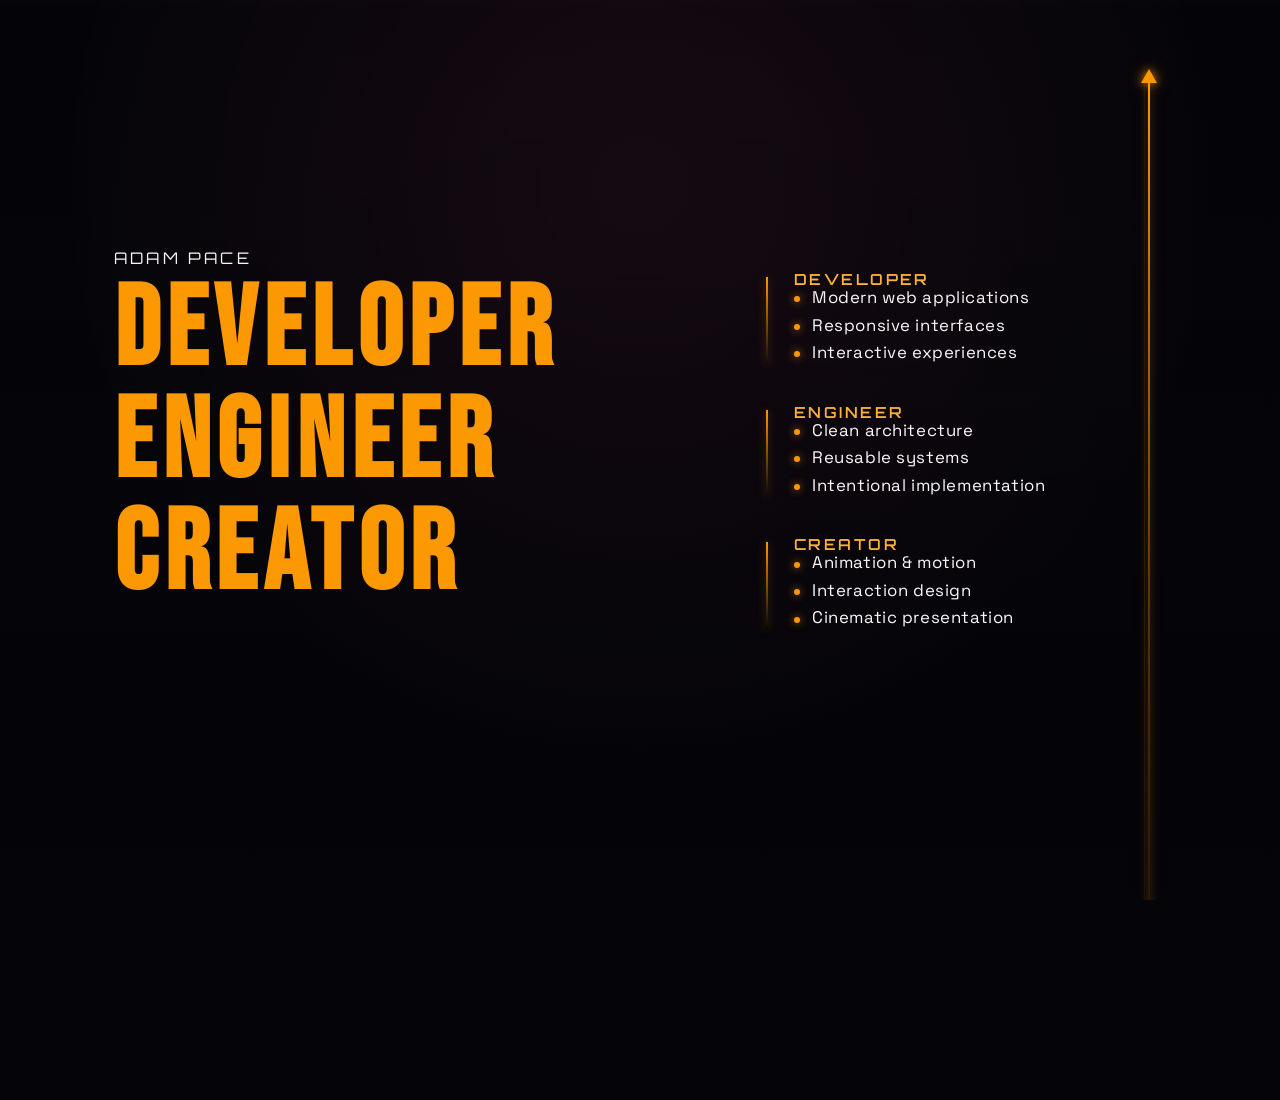
==== commit 633df145: "Finalized the mobile navigation and desktop navigation mediation to reflect both intended states acc" ====
--- a/index.html
+++ b/index.html
@@ -3,11 +3,15 @@
 
 <head>
 
-  <meta charset="UTF-8" />
-
-  <title>Adam Pace — Software Developer</title>
-
-  <!-- Fonts -->
+<meta charset="UTF-8" />
+<title>Adam Pace — Software Developer</title>
+
+<link rel="apple-touch-icon" sizes="180x180" href="/apple-touch-icon.png">
+<link rel="icon" type="image/png" sizes="32x32" href="/favicon-32x32.png">
+<link rel="icon" type="image/png" sizes="16x16" href="/favicon-16x16.png">
+<link rel="manifest" href="/site.webmanifest">
+
+<!-- Fonts -->
 
   <link rel="preconnect" href="https://fonts.googleapis.com">
   <link rel="preconnect" href="https://fonts.gstatic.com" crossorigin>
@@ -18,17 +22,17 @@
 
   <!-- Styles -->
 
-  <link rel="stylesheet" href="css/portfolio.css" />
-  <link rel="stylesheet" href="css/projects.css">
-  <link rel="stylesheet" href="css/project-platform.css">
+  <link rel="stylesheet" href="css/portfolio.css?v=1.1" />
+  <link rel="stylesheet" href="css/projects.css?v=1.1">
+  <link rel="stylesheet" href="css/project-platform.css?v=1.1">
 
   <!-- Scripts -->
 
-  <script defer src="js/main.js"></script>
-
-  <script defer src="js/cursor.js"></script>
-
-  <script src="js/nav-orbit.js"></script>
+  <script defer src="js/main.js?v=1.1"></script>
+
+  <script defer src="js/cursor.js?v=1.1"></script>
+
+  <script src="js/nav-orbit.js?v=1.1"></script>
 
 </head>
 
--- a/css/portfolio.css
+++ b/css/portfolio.css
@@ -206,7 +206,13 @@
   color:#fff;
   text-decoration:none;
   padding:12px 0;
-}
+  text-shadow:
+    0 0 3px rgba(255,255,255,.85),
+    0 0 8px rgba(255,255,255,.45),
+    0 0 18px rgba(255,152,0,.35),
+    0 0 32px rgba(255,152,0,.16);
+}
+
 
 .mobile-nav-toggle {
   display:none;
@@ -673,15 +679,7 @@
 /*
 ========================================
 PROJECT BEAM SYSTEM
-========================================
-
-The Creator capability finishes at 6.05s.
-
-The beam deliberately begins at that exact
-point, rises from the lower edge, leaves a
-faint trace, and finishes beneath the
-"Enter Projects" navigation target.
-*/
+========================================*/
 
 .project-beam {
   position:fixed;
@@ -709,6 +707,31 @@
     0 0 8px rgba(255,152,0,.45),
     0 0 18px rgba(255,152,0,.18);
 }
+
+.project-beam::after {
+    content:"";
+    position:absolute;
+    inset:0;
+    background:linear-gradient(
+        to top,
+        transparent 0%,
+        rgba(255,152,0,.12) 35%,
+        rgba(255,183,75,.65) 55%,
+        #fff 70%,
+        rgba(255,183,75,.65) 82%,
+        transparent 100%
+    );
+    background-size:100% 45%;
+    background-repeat:no-repeat;
+    background-position:center -45%;
+    opacity:0;
+    pointer-events:none;
+    filter:
+        drop-shadow(0 0 5px rgba(255,183,75,.8))
+        drop-shadow(0 0 14px rgba(255,152,0,.45));
+    animation:projectBeamPulse 4.5s ease-in-out 7.85s infinite;
+}
+
 
 .project-beam-trace {
   position:absolute;
@@ -728,17 +751,18 @@
 
 .project-beam-arrow {
   position:absolute;
-  top:-9px;
+  top:-11px;
   left:50%;
   width:0;
   height:0;
-  border-left:5px solid transparent;
-  border-right:5px solid transparent;
-  border-bottom:8px solid #ff9800;
+  border-left:8px solid transparent;
+  border-right:8px solid transparent;
+  border-bottom:14px solid #ff9800;
   transform:translateX(-50%);
   filter:
     drop-shadow(0 0 4px rgba(255,152,0,.8))
     drop-shadow(0 0 8px rgba(255,152,0,.35));
+    animation:projectArrowPulse 4.5s ease-in-out 8.35s infinite;
 }
 
 @keyframes projectBeamRise {
@@ -762,6 +786,66 @@
   }
 }
 
+@keyframes projectBeamPulse {
+    0%,10% {
+        background-position:center 145%;
+        opacity:0;
+    }
+
+    15% {
+        opacity:1;
+    }
+
+    85% {
+        background-position:center -45%;
+        opacity:1;
+    }
+
+    88%,100% {
+        background-position:center -45%;
+        opacity:0;
+    }
+}
+
+
+@keyframes projectArrowPulse {
+    0%,84% {
+        transform:translateX(-50%) scale(1);
+        filter:
+            drop-shadow(0 0 4px rgba(255,152,0,.8))
+            drop-shadow(0 0 8px rgba(255,152,0,.35));
+    }
+
+    88% {
+        transform:translateX(-50%) scale(1.2);
+        filter:
+            drop-shadow(0 0 8px rgba(255,183,75,1))
+            drop-shadow(0 0 18px rgba(255,183,75,.9));
+    }
+
+    91% {
+        transform:translateX(-50%) scale(1.55);
+        filter:
+            drop-shadow(0 0 3px #fff)
+            drop-shadow(0 0 10px #fff)
+            drop-shadow(0 0 25px rgba(255,183,75,1))
+            drop-shadow(0 0 40px rgba(255,152,0,.8));
+    }
+
+    95% {
+        transform:translateX(-50%) scale(1);
+        filter:
+            drop-shadow(0 0 8px #fff)
+            drop-shadow(0 0 20px rgba(255,183,75,.8));
+    }
+
+    100% {
+        transform:translateX(-50%) scale(1);
+        filter:
+            drop-shadow(0 0 4px rgba(255,152,0,.8))
+            drop-shadow(0 0 8px rgba(255,152,0,.35));
+    }
+}
 
 /*
 ========================================
@@ -1162,8 +1246,8 @@
     align-items:center;
     justify-content:center;
     gap:5px;
-    width:42px;
-    height:42px;
+    width:52px;
+    height:52px;
     padding:0;
     margin-left:auto;
     transform:translateX(-86px);
@@ -1176,8 +1260,8 @@
 
   .mobile-nav-toggle span {
     display:block;
-    width:24px;
-    height:2px;
+    width:30px;
+    height:3px;
     background:#ff8a00;
     box-shadow:0 0 8px rgba(255,138,0,.6);
     transition:transform .3s ease,opacity .3s ease;
@@ -1219,6 +1303,11 @@
   .nav-links a:hover {
     background:rgba(255,138,0,.08);
   }
+  
+  .nav-light-trail {
+    position:absolute;
+    bottom:24px;
+  }
 
   .platform-button {
     position:absolute;
@@ -1242,9 +1331,6 @@
     transform:none !important;
   }
 
-  .nav-light-trail {
-    display:none;
-  }
 
   .nav-orbit-ring {
     display:none;
@@ -1277,4 +1363,10 @@
   body.projects-page .nav-links.mobile-open ~ .platform-button {
     display: flex;
   }
+}
+@media (max-width: 1610px) {
+  body.projects-page .documentation-system {
+    height: 55vh;
+    min-height: 0;
+  }
 }
--- a/css/project-platform.css
+++ b/css/project-platform.css
@@ -48,15 +48,16 @@
 }
 
 .project-platform.booting .project-hud,
-.project-platform.deploying .project-hud,
-.project-platform.online .project-hud {
+.project-platform.deploying .project-hud {
   opacity: 1;
   transform: translate(-50%, -50%);
 }
 
-.project-platform.hud-focus .project-hud {
-  transform: translate(-50%, -50%);
-}
+.project-platform.online .project-hud {
+  visibility: hidden;
+  pointer-events: none;
+}
+
 
 .hud-thumbnail {
   width: 240px;
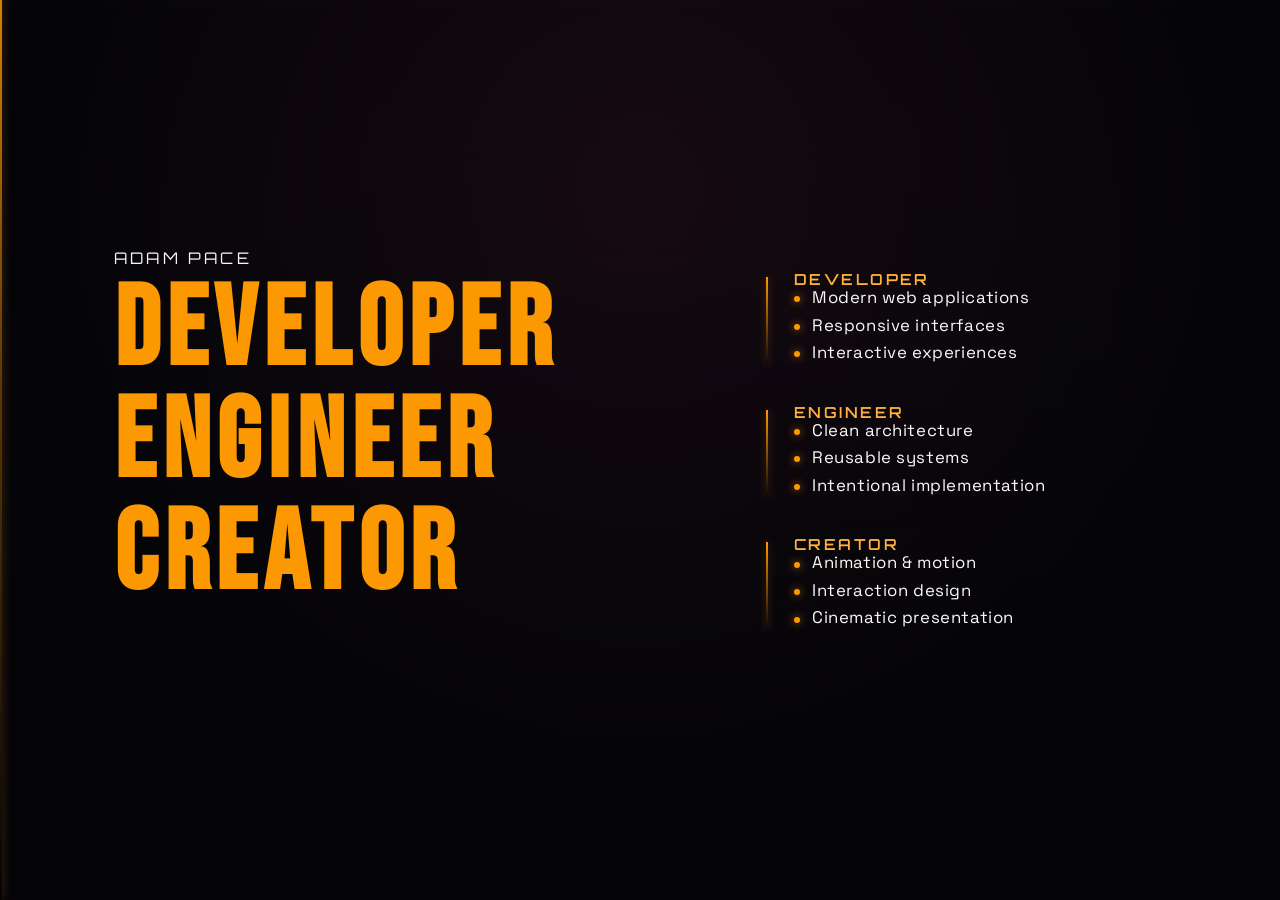
==== commit 8e5430a7: "perf: cut ~25MB of video off the inner pages Two problems, both invisible in the code but very visib" ====
--- a/index.html
+++ b/index.html
@@ -4,6 +4,11 @@
 <head>
 
 <meta charset="UTF-8" />
+<!-- Tells a phone to lay the page out at the phone's real width.
+     Without this line, phones pretend to be a ~980px desktop and
+     then shrink the whole page down to fit, which makes the text
+     tiny and stops any of the mobile styling from ever applying. -->
+<meta name="viewport" content="width=device-width, initial-scale=1" />
 <title>Adam Pace — Software Developer</title>
 
 <link rel="apple-touch-icon" sizes="180x180" href="/apple-touch-icon.png">
@@ -22,17 +27,17 @@
 
   <!-- Styles -->
 
-  <link rel="stylesheet" href="css/portfolio.css?v=1.1" />
-  <link rel="stylesheet" href="css/projects.css?v=1.1">
-  <link rel="stylesheet" href="css/project-platform.css?v=1.1">
+  <link rel="stylesheet" href="css/portfolio.css?v=2.2" />
+  <link rel="stylesheet" href="css/projects.css?v=2.2">
+  <link rel="stylesheet" href="css/project-platform.css?v=2.2">
 
   <!-- Scripts -->
 
-  <script defer src="js/main.js?v=1.1"></script>
-
-  <script defer src="js/cursor.js?v=1.1"></script>
-
-  <script src="js/nav-orbit.js?v=1.1"></script>
+  <script defer src="js/main.js?v=2.2"></script>
+
+  <script defer src="js/cursor.js?v=2.2"></script>
+
+  <script src="js/nav-orbit.js?v=2.2"></script>
 
 </head>
 
--- a/css/portfolio.css
+++ b/css/portfolio.css
@@ -12,12 +12,22 @@
 
 html,
 body {
-  height:100%;
-  scroll-behavior:smooth;
+  min-height:100%;
   font-family:system-ui,-apple-system,BlinkMacSystemFont,"Segoe UI",sans-serif;
   color:#f5f5f5;
   background:#050509;
-  overflow:hidden;
+  /* The page now scrolls normally, like any other website.
+
+     This used to say "overflow:hidden", which locked every page to
+     exactly one screen tall. Anything taller than the screen was
+     simply unreachable, so each page had to build its own little
+     scrolling box inside itself to cope. That is what caused the
+     cut-off text and the scrollbars-inside-scrollbars.
+
+     "scroll-behavior:smooth" also used to be here. It animated every
+     single notch of the mouse wheel, which is what made scrolling
+     feel slow and floaty. Removed so the wheel responds instantly. */
+  overflow-x:hidden;
 }
 
 @media(pointer:fine) {
@@ -1369,4 +1379,244 @@
     height: 55vh;
     min-height: 0;
   }
-}+}
+
+
+/* ==========================================
+HOME PAGE — STACKING ON SMALL SCREENS
+
+On a wide monitor the three big words sit on the left and the
+three capability lists sit on the right. There is not enough
+room for that side-by-side layout on a laptop or phone, so the
+lists drop underneath the words instead of overlapping them.
+========================================== */
+
+/* Pulls the capability column back inside the screen edge.
+   It normally sits 80px further right than the text, which looks
+   good on a wide monitor but hangs off the side of a laptop screen
+   and gets its text chopped off. Below the stacking size it moves
+   under the titles anyway, so this stops mattering. */
+@media (max-width:1212px) {
+  .hero-capabilities {
+    right:0;
+  }
+}
+
+
+/* The hero used to be told "be exactly one screen tall", but it sits
+   inside a container that already adds 200px of padding, so the page
+   ended up one screen PLUS 200px. On a short laptop window that
+   pushed "CREATOR" and the third capability off the bottom with no
+   way to scroll down to them. */
+@media (min-width:1051px) {
+  body.hero-page .hero-section {
+    height:auto;
+    min-height:calc(100vh - 200px);
+  }
+}
+
+
+@media (max-width:1050px) {
+
+  .main-wrapper {
+    padding:104px 20px 64px;
+  }
+
+  .hero-section {
+    height:auto;
+  }
+
+  .hero-title-stack {
+    top:0;
+  }
+
+  .hero-role {
+    font-size:clamp(3rem,16vw,7rem);
+  }
+
+  .hero-capabilities {
+    position:static;
+    width:100%;
+    margin-top:44px;
+    gap:28px;
+  }
+
+  /* This is the thin orange line that decorates the right-hand edge
+     on a big screen. On small screens the thing it is positioned
+     against shrinks, so the line ends up drawn straight through the
+     middle of the text. It is only decoration, so it is hidden. */
+  .project-beam {
+    display:none;
+  }
+}
+
+
+@media (max-width:560px) {
+
+  .main-wrapper {
+    padding:96px 18px 56px;
+  }
+
+  .hero-capabilities {
+    margin-top:34px;
+    gap:22px;
+  }
+
+  .hero-capability li {
+    font-size:1rem;
+  }
+}
+
+/* ==========================================
+FOOTER
+
+The footer had no styling at all, so it showed up as plain
+default browser text at the very bottom of the page. It now
+matches the rest of the site: small, muted, spaced out, with
+the same orange accent line used elsewhere.
+
+It appears on the contact, projects and resume pages.
+========================================== */
+
+footer {
+  position:relative;
+  z-index:10;
+  padding:36px 24px 44px;
+  text-align:center;
+  font-family:"Space Grotesk",sans-serif;
+  font-size:.75rem;
+  font-weight:400;
+  letter-spacing:.16em;
+  text-transform:uppercase;
+  color:rgba(250,248,246,.36);
+}
+
+footer::before {
+  content:"";
+  display:block;
+  width:min(420px,55%);
+  height:1px;
+  margin:0 auto 28px;
+  background:linear-gradient(
+    90deg,
+    transparent,
+    rgba(255,138,0,.32),
+    transparent
+  );
+}
+
+@media (max-width:768px) {
+  footer {
+    padding:28px 18px 36px;
+    letter-spacing:.12em;
+  }
+
+  footer::before {
+    margin-bottom:22px;
+  }
+}
+
+
+/* ==========================================
+KEEP THE REAL MENU ON LAPTOPS
+
+The site used to switch to the mobile hamburger menu on any
+screen under 1610px wide. That meant a normal laptop (1280,
+1366, 1440, 1536 are all very common) showed a phone menu.
+
+The only reason it did not fit was an 80px gap between each
+link. The menu's actual content is about 1090px wide, so
+shrinking that gap on smaller screens lets the real menu stay
+all the way down to 1081px. Below that, the hamburger takes
+over as normal.
+========================================== */
+
+@media (min-width:1081px) and (max-width:1610px) {
+
+  /* The projects page has its own rule that forces the hamburger to
+     show, and that rule is more specific than a plain one, so it has
+     to be named here too or the hamburger appears next to the full
+     menu at the same time. */
+  .mobile-nav-toggle,
+  body.projects-page .mobile-nav-toggle {
+    display:none;
+  }
+
+  .nav-links {
+    position:static;
+    /* the mobile rules hide this until the hamburger is tapped */
+    display:flex;
+    flex-direction:row;
+    align-items:center;
+    gap:clamp(24px,3.2vw,80px);
+    padding:0;
+    background:transparent;
+    border:0;
+    box-shadow:none;
+  }
+
+  .nav-links li {
+    width:auto;
+  }
+
+  .nav-links a {
+    display:inline-flex;
+    width:auto;
+    padding:8px 0;
+    font-size:1.05rem;
+  }
+
+  .nav-links a:hover {
+    background:transparent;
+  }
+
+  .platform-button {
+    position:relative;
+    top:auto;
+    left:auto;
+    right:auto;
+    display:flex;
+    justify-content:center;
+    padding:0 8px;
+    font-size:1.4rem;
+    background:transparent;
+    border:0;
+  }
+}
+
+
+/* ==========================================
+INNER PAGE BACKGROUND — PICTURE INSTEAD OF VIDEO
+
+Every page loaded the same 10.4MB background video. On the
+inner pages that video was blurred and dimmed so heavily that
+you could not tell it was moving at all — so visitors were
+downloading 10.4MB, and their phone was decoding video
+non-stop, to show something that looked like a still picture.
+
+It is now an actual still picture: 14KB, and no video work at
+all. The home page still plays the real video, because there
+it is sharp and it is the first thing people see.
+========================================== */
+
+body.subpage::before {
+  content:"";
+  position:fixed;
+  inset:0;
+  z-index:0;
+  background-image:url("../images/video/intro-blur.jpg");
+  background-size:cover;
+  background-position:center;
+  opacity:.78;
+  filter:brightness(.58);
+  pointer-events:none;
+}
+
+/* When you click between pages the site swaps the content without a
+   full reload, which means the home page's video tag is still
+   sitting there. This hides it once you land on an inner page. */
+body.subpage #intro-video {
+  display:none;
+}
+
+
--- a/css/projects.css
+++ b/css/projects.css
@@ -1,7 +1,7 @@
 /* ===== PROJECT PLATFORM ===== */
 
 .projects-page {
-  overflow: hidden;
+  overflow-x: hidden;
 }
 
 .project-platform {
@@ -358,3 +358,28 @@
   box-shadow: none;
 }
 
+PROJECT STAGE HEIGHT
+
+The stage was set to "one screen minus 90px", but it lives
+inside a container that already adds 200px of padding of its
+own. So the page always ended up about 110px taller than the
+screen, and because the page could not scroll, that strip at
+the bottom (including the footer) was unreachable.
+
+"min-height" means it still fills the first screen nicely, but
+is now allowed to grow taller when there is more content.
+========================================== */
+
+.project-platform {
+  height: auto;
+  min-height: calc(100vh - 200px);
+}
+
+@media (max-width:1050px) {
+  .project-platform {
+    /* .main-wrapper drops to 104px + 64px at this width */
+    min-height: calc(100vh - 168px);
+  }
+}
+
+
--- a/css/project-platform.css
+++ b/css/project-platform.css
@@ -892,4 +892,36 @@
     pointer-events: none;
     transform: translate(-50%, -50%) scale(.92);
   }
-}+}
+}
+
+/* ==========================================
+DOCUMENTATION — ONE SCROLLBAR, NOT THREE
+
+The docs panel scrolled inside itself, and the text inside it
+scrolled inside that. So you could end up with a scrollbar
+inside a scrollbar inside the page — confusing, and easy to
+lose your place in.
+
+Both now simply grow as tall as their content and the page
+does the scrolling.
+
+The code snippet keeps its sideways scrollbar, which is normal
+and expected for long lines of code.
+========================================== */
+
+.documentation-system,
+.documentation-viewer,
+.documentation-content {
+  height: auto;
+  max-height: none;
+  overflow-y: visible;
+}
+
+@media (max-width: 1610px) {
+  body.projects-page .documentation-system {
+    height: auto;
+  }
+}
+
+
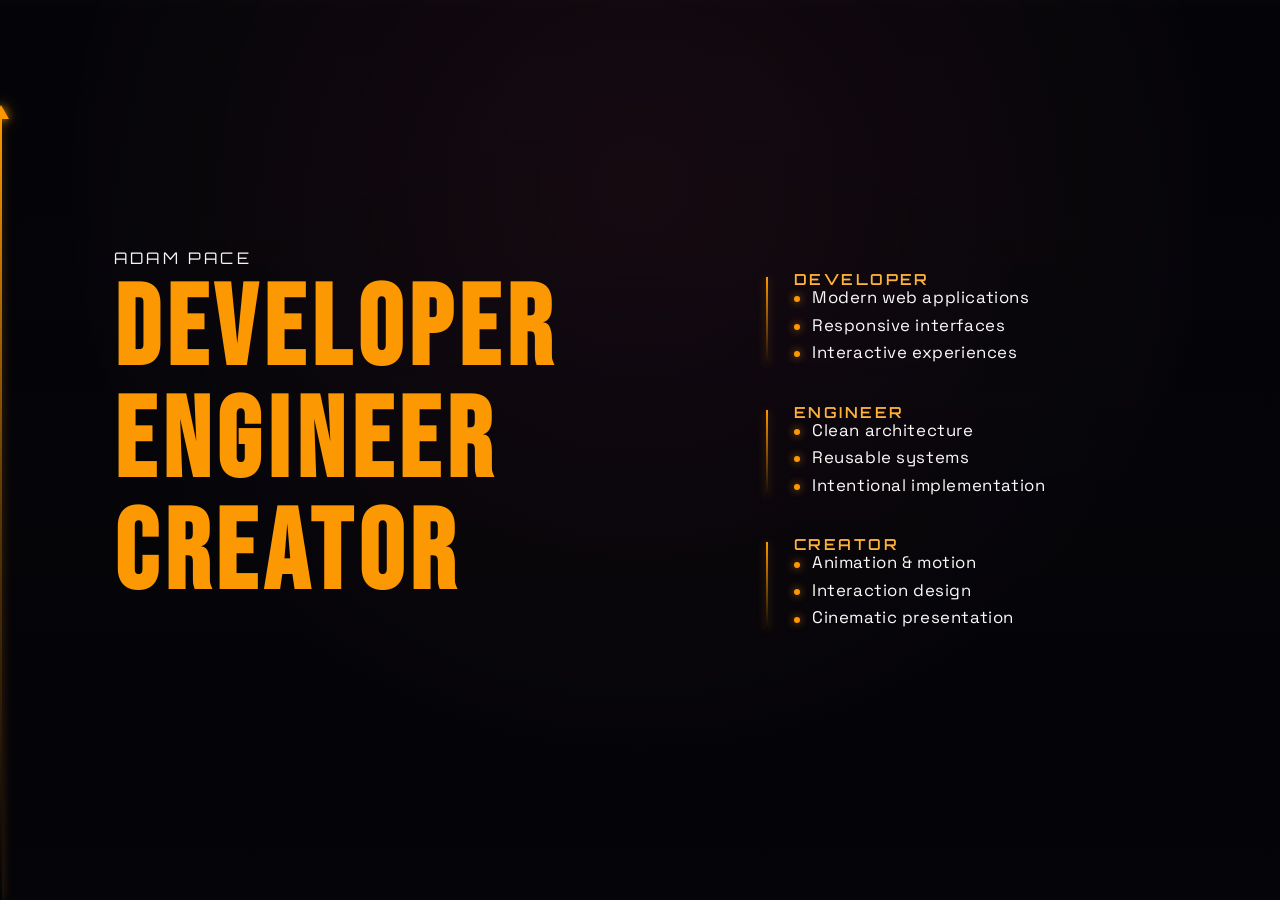
==== commit 1518d7da: "made documentation viewer static and fit contents back inside the workspace, shortened the light-bea" ====
--- a/index.html
+++ b/index.html
@@ -1,6 +1,5 @@
 <!DOCTYPE html>
 <html lang="en">
-
 <head>
 
 <meta charset="UTF-8" />
--- a/css/portfolio.css
+++ b/css/portfolio.css
@@ -790,7 +790,7 @@
   }
 
   100% {
-  height:calc(100vh - -120px);
+  height:calc(100vh - 116px);
   opacity:1;
 
   }
@@ -1321,7 +1321,13 @@
 
   .platform-button {
     position:absolute;
-    top:calc(100% + 288px);
+    /* Sits the "Enter Project" button directly against the bottom of
+       the open menu so they read as one panel. It used to be 288px,
+       but the menu is only 242px tall, so the button floated 46px
+       below it looking disconnected.
+       If you ever add or remove a link from the menu, update this
+       number to match the menu's new height. */
+    top:calc(100% + 242px);
     left:20px;
     right:20px;
     display:none;
@@ -1331,6 +1337,7 @@
     font-size:1rem;
     background:rgba(5,5,9,.94);
     border:1px solid rgba(255,138,0,.35);
+    border-top:0;
   }
 
   .nav-links.mobile-open ~ .platform-button {
@@ -1620,3 +1627,65 @@
 }
 
 
+/* ==========================================
+HAMBURGER MENU — CLEAN BAR
+
+Once the menu collapses to a hamburger there is no room for
+extras, so the "Adam Pace" wordmark and the orange line are
+hidden and the bar carries only the button.
+
+The button is sized in "em" so the bars and the tappable area
+grow together — change the font-size and the whole button
+scales. It is 56x56px, comfortably above the 44px minimum
+that is considered a reliable finger target.
+========================================== */
+
+@media (max-width:1080px) {
+
+  .nav-brand {
+    display:none;
+  }
+
+  .nav-light-trail {
+    display:none;
+  }
+
+  .mobile-nav-toggle {
+    font-size:1.25rem;
+    width:2.8em;
+    height:2.8em;
+    gap:.35em;
+    /* the desktop layout nudges this button left; on a phone we want
+       it sitting properly at the edge of the bar */
+    transform:none;
+    margin-right:-.4em;
+  }
+
+  .mobile-nav-toggle span {
+    width:1.9em;
+    height:.2em;
+  }
+
+  /* The open menu was 94% opaque, which sounds solid but was just
+     see-through enough that big white headings underneath showed
+     through it as ghostly text. Now fully solid. */
+  .nav-links.mobile-open,
+  .nav-links.mobile-open ~ .platform-button {
+    background:#050509;
+  }
+}
+
+
+/* ==========================================
+DESKTOP BAR — SOLID BACKGROUND
+
+The top bar had no background, so as you scrolled, the page
+text slid underneath it and you could read it through the
+menu links. A solid colour keeps the menu readable.
+========================================== */
+
+@media (min-width:1081px) {
+  nav {
+    background:#050509;
+  }
+}
--- a/css/projects.css
+++ b/css/projects.css
@@ -358,6 +358,44 @@
   box-shadow: none;
 }
 
+
+
+/* ==========================================
+PROJECT CAROUSEL — SMALL SCREENS
+
+The carousel stage is a fixed 700x420 box, and the cards inside
+it are positioned by JavaScript in 3D. Changing its width would
+break that maths, so instead the whole stage is scaled down as
+one piece, which JavaScript does not notice.
+
+Scaling visually shrinks it but the browser still reserves the
+original 700x420 of space, so the negative margins pull that
+leftover empty space back in.
+========================================== */
+
+@media (max-width:736px) {
+  .project-carousel {
+    transform: scale(.7);
+    margin: -63px -105px;
+  }
+}
+
+@media (max-width:525px) {
+  .project-carousel {
+    transform: scale(.52);
+    margin: -101px -168px;
+  }
+}
+
+@media (max-width:400px) {
+  .project-carousel {
+    transform: scale(.44);
+    margin: -118px -196px;
+  }
+}
+
+
+/* ==========================================
 PROJECT STAGE HEIGHT
 
 The stage was set to "one screen minus 90px", but it lives
@@ -383,3 +421,33 @@
 }
 
 
+/* ==========================================
+START BUTTONS — PHONES
+
+LAST + INITIALIZE + NEXT with 30px gaps between them added up
+to about 374px, inside a stage only 339px wide. The row spilled
+out past both edges and the "NEXT" button was cut in half.
+Smaller gaps and padding bring the row back inside.
+========================================== */
+
+@media (max-width:480px) {
+
+  .carousel-controls {
+    margin-top: 22px;
+    flex-wrap: wrap;
+    justify-content: center;
+    gap: 10px;
+  }
+
+  .carousel-controls button,
+  .project-initialize {
+    padding: 10px 14px;
+    font-size: .9rem;
+    letter-spacing: .08em;
+  }
+
+  .project-initialize {
+    font-size: 1rem;
+    padding: 12px 20px;
+  }
+}
--- a/css/project-platform.css
+++ b/css/project-platform.css
@@ -893,7 +893,6 @@
     transform: translate(-50%, -50%) scale(.92);
   }
 }
-}
 
 /* ==========================================
 DOCUMENTATION — ONE SCROLLBAR, NOT THREE
@@ -910,13 +909,7 @@
 and expected for long lines of code.
 ========================================== */
 
-.documentation-system,
-.documentation-viewer,
-.documentation-content {
-  height: auto;
-  max-height: none;
-  overflow-y: visible;
-}
+
 
 @media (max-width: 1610px) {
   body.projects-page .documentation-system {
@@ -925,3 +918,98 @@
 }
 
 
+/* ==========================================
+PROJECT DOCS — PHONE AND SMALL TABLET LAYOUT
+
+The docs panel is made of boxes inside boxes, each adding its
+own padding. On a 390px phone that stacking ate the width like
+this:
+
+  390 screen -> 354 stage -> 274 panel -> 225 inner panel
+              -> 153px of actual text
+
+153px is only three or four words per line, and because the
+panel was a fixed size, the writing spilled out through its own
+border and collided with the footer.
+
+On small screens the panel now sits in the normal page flow at
+full width and grows as tall as it needs to be. The start
+screen behind it is taken out of the layout once you are in the
+docs, because it was invisible but still holding roughly 240px
+of empty space above them.
+========================================== */
+
+@media (max-width: 900px) {
+
+  .project-platform.online {
+    display: block;
+    height: auto;
+    min-height: 0;
+    padding-top: 8px;
+  }
+
+  /* It was only faded out, not removed, so it still took up space */
+  .project-platform.online .project-launcher {
+    position: absolute;
+    inset: 0;
+  }
+
+  .project-platform.online .project-workspace {
+    position: relative;
+    inset: auto;
+    width: 100%;
+  }
+
+  .project-platform.online .documentation-system {
+    position: relative;
+    inset: auto;
+    width: 100%;
+    height: auto;
+    padding: 14px 12px 20px;
+  }
+
+  .documentation-viewer {
+    padding: 20px 14px 22px;
+  }
+
+  .documentation-content {
+    max-width: none;
+    padding-right: 0;
+  }
+
+  /* Equal-width columns. The tabs used to be a centred row of
+     different widths (146 / 145 / 126 / 110), which is why they
+     looked ragged and randomly indented once they wrapped. */
+  .category-navigation,
+  .module-navigation {
+    display: grid;
+    grid-template-columns: repeat(2, 1fr);
+    gap: 8px;
+    justify-content: stretch;
+  }
+
+  .category-navigation {
+    padding: 12px;
+    margin-bottom: 16px;
+  }
+
+  .module-navigation {
+    margin-bottom: 20px;
+  }
+
+  /* If there is an odd number of tabs, the last one stretches across
+     the full row instead of sitting on its own looking lopsided. */
+  .category-navigation > *:last-child:nth-child(odd),
+  .module-navigation > *:last-child:nth-child(odd) {
+    grid-column: 1 / -1;
+  }
+
+  .project-category,
+  .technology-item {
+    width: 100%;
+    margin-top: 0;
+    padding: 11px 6px;
+    font-size: 1rem;
+    text-align: center;
+  }
+}
